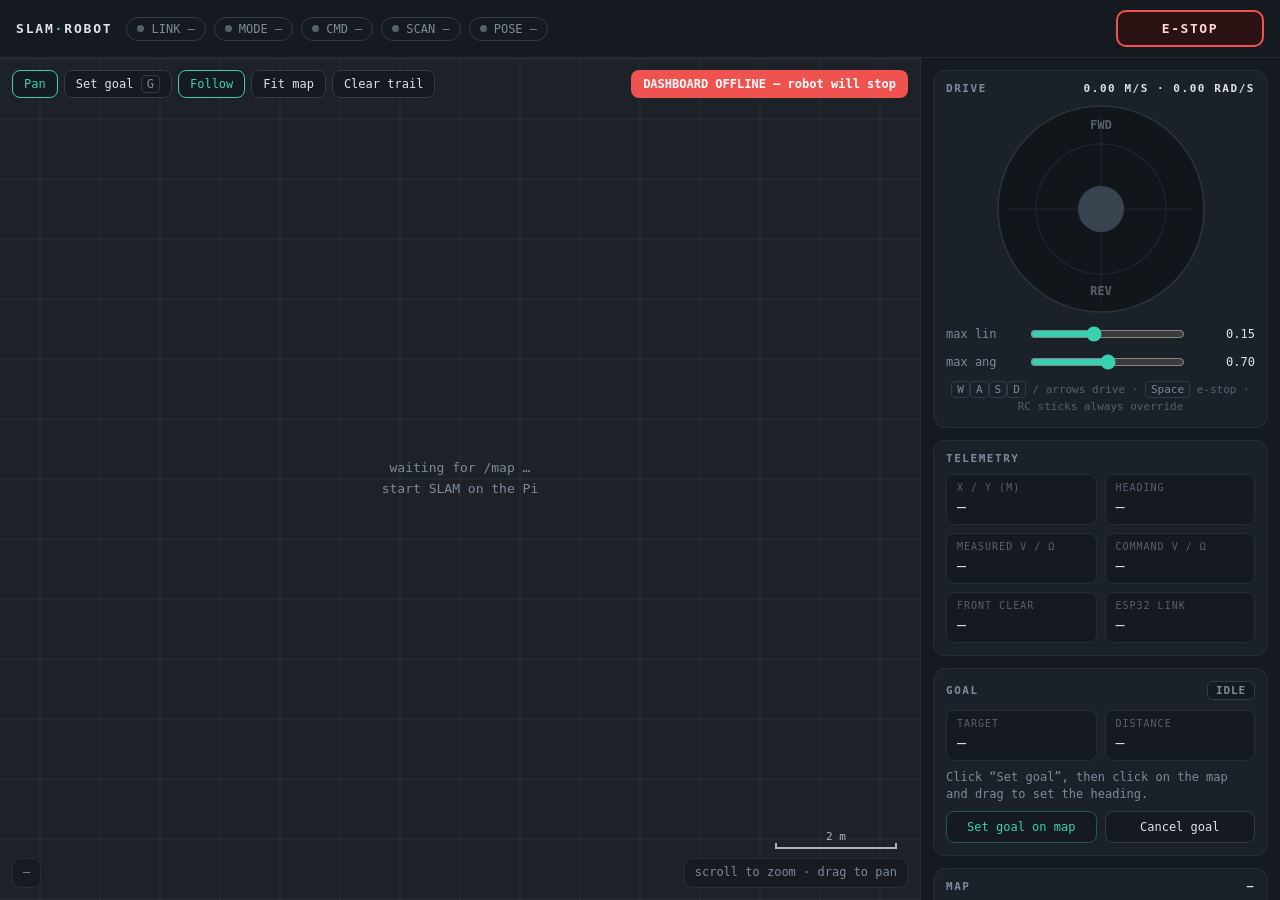
==== ros2_ws/src/lidar_robot/lidar_robot/web/index.html @ 0d90d21c "SLAM robot v0.2: firmware v2.1, goal controller, web dashboard Fixes the silent ESP32 serial link (U" ====
<!doctype html>
<html lang="en">
<head>
<meta charset="utf-8">
<meta name="viewport" content="width=device-width, initial-scale=1, maximum-scale=1, user-scalable=no">
<title>Robot Console</title>
<style>
  :root {
    --bg: #0d1014; --panel: #151a20; --panel-2: #1b2129; --line: #262d37; --line-2: #313a46;
    --text: #dde3ea; --muted: #7f8a98; --dim: #56606d;
    --teal: #38d1b0; --amber: #f3b545; --red: #f0524f; --blue: #5fa8ff;
    --map-unknown: #1d2229; --map-free: #c8d0d9; --map-occ: #07090b;
    --mono: ui-monospace, "JetBrains Mono", "SF Mono", Menlo, Consolas, monospace;
    --sans: system-ui, -apple-system, "Segoe UI", Roboto, Ubuntu, sans-serif;
  }
  * { box-sizing: border-box; }
  html, body { margin: 0; height: 100%; background: var(--bg); color: var(--text); font: 14px/1.4 var(--sans); }
  body { display: grid; grid-template-rows: auto 1fr; overflow: hidden; }
  button { font: inherit; color: inherit; cursor: pointer; }

  /* ---------- header ---------- */
  header { display: flex; align-items: center; gap: 14px; padding: 10px 16px; border-bottom: 1px solid var(--line); background: var(--panel); }
  .brand { font: 600 13px/1 var(--mono); letter-spacing: .14em; text-transform: uppercase; white-space: nowrap; }
  .brand span { color: var(--teal); }
  .chips { display: flex; gap: 8px; flex-wrap: wrap; flex: 1; }
  .chip { display: inline-flex; align-items: center; gap: 7px; padding: 5px 10px; border: 1px solid var(--line-2); border-radius: 999px; font: 500 12px/1 var(--mono); color: var(--muted); white-space: nowrap; }
  .chip i { width: 7px; height: 7px; border-radius: 50%; background: var(--dim); }
  .chip.ok i { background: var(--teal); box-shadow: 0 0 8px var(--teal); } .chip.ok { color: var(--text); }
  .chip.warn i { background: var(--amber); } .chip.warn { color: var(--amber); border-color: #5a4520; }
  .chip.bad i { background: var(--red); } .chip.bad { color: var(--red); border-color: #5c2423; }
  .chip.info i { background: var(--blue); } .chip.info { color: var(--text); }
  #estop { min-width: 148px; padding: 10px 16px; border: 2px solid var(--red); border-radius: 10px; background: #2a1213; color: #ffd9d8; font: 700 13px/1 var(--mono); letter-spacing: .12em; }
  #estop:hover { background: #3a1516; }
  #estop.engaged { background: var(--red); color: #fff; animation: pulse 1s infinite; }
  @keyframes pulse { 50% { box-shadow: 0 0 0 6px rgba(240,82,79,.25); } }

  /* ---------- layout ---------- */
  main { display: grid; grid-template-columns: 1fr 360px; min-height: 0; }
  #mapwrap { position: relative; min-height: 0; background: var(--map-unknown); }
  #map { position: absolute; inset: 0; width: 100%; height: 100%; touch-action: none; display: block; }
  aside { border-left: 1px solid var(--line); background: var(--panel); overflow-y: auto; padding: 12px; display: flex; flex-direction: column; gap: 12px; }
  .card { background: var(--panel-2); border: 1px solid var(--line); border-radius: 12px; padding: 12px; }
  .card h2 { margin: 0 0 10px; font: 600 11px/1 var(--mono); letter-spacing: .14em; text-transform: uppercase; color: var(--muted); display: flex; justify-content: space-between; align-items: center; }

  /* ---------- map overlay ---------- */
  .toolbar { position: absolute; top: 12px; left: 12px; display: flex; gap: 6px; flex-wrap: wrap; }
  .tbtn { padding: 7px 11px; border-radius: 8px; border: 1px solid var(--line-2); background: rgba(21,26,32,.92); font: 500 12px/1 var(--mono); color: var(--text); }
  .tbtn:hover { border-color: var(--dim); }
  .tbtn.on { border-color: var(--teal); color: var(--teal); }
  .readout { position: absolute; left: 12px; bottom: 12px; padding: 6px 10px; border-radius: 8px; background: rgba(21,26,32,.88); border: 1px solid var(--line); font: 12px/1.3 var(--mono); color: var(--muted); }
  .hint { position: absolute; right: 12px; bottom: 12px; padding: 6px 10px; border-radius: 8px; background: rgba(21,26,32,.88); border: 1px solid var(--line); font: 12px/1.3 var(--mono); color: var(--muted); max-width: 60%; text-align: right; }
  #nomap { position: absolute; inset: 0; display: grid; place-items: center; color: var(--muted); font: 13px/1.6 var(--mono); text-align: center; pointer-events: none; }
  #offline { position: absolute; top: 12px; right: 12px; padding: 8px 12px; border-radius: 8px; background: var(--red); color: #fff; font: 600 12px/1 var(--mono); display: none; }

  /* ---------- drive ---------- */
  .drive { display: grid; grid-template-columns: 1fr; justify-items: center; gap: 10px; }
  #joy { width: 210px; height: 210px; touch-action: none; border-radius: 50%; }
  .sliders { width: 100%; display: grid; gap: 8px; }
  .slider { display: grid; grid-template-columns: 74px 1fr 64px; align-items: center; gap: 8px; font: 12px var(--mono); color: var(--muted); }
  .slider b { color: var(--text); font-weight: 500; text-align: right; }
  input[type=range] { width: 100%; accent-color: var(--teal); }
  .keys { font: 11px/1.5 var(--mono); color: var(--dim); text-align: center; }
  kbd { padding: 1px 5px; border: 1px solid var(--line-2); border-radius: 4px; color: var(--muted); font: inherit; }

  /* ---------- telemetry ---------- */
  .grid2 { display: grid; grid-template-columns: 1fr 1fr; gap: 8px; }
  .kv { background: var(--panel); border: 1px solid var(--line); border-radius: 8px; padding: 8px 10px; }
  .kv label { display: block; font: 10px/1 var(--mono); letter-spacing: .1em; text-transform: uppercase; color: var(--dim); margin-bottom: 5px; }
  .kv div { font: 500 15px/1.2 var(--mono); font-variant-numeric: tabular-nums; }
  .kv small { color: var(--muted); font-size: 11px; }

  /* ---------- goal / map ---------- */
  .state { padding: 3px 8px; border-radius: 6px; font: 600 11px/1 var(--mono); letter-spacing: .08em; background: var(--panel); border: 1px solid var(--line-2); color: var(--muted); }
  .state.ROTATE, .state.DRIVE, .state.ALIGN { color: var(--teal); border-color: #1e5a4d; }
  .state.SUCCEEDED { color: var(--blue); border-color: #234a73; }
  .state.ABORTED, .state.blocked { color: var(--amber); border-color: #5a4520; }
  .msg { font: 12px/1.4 var(--mono); color: var(--muted); min-height: 17px; margin: 8px 0; }
  .row { display: flex; gap: 8px; }
  .btn { flex: 1; padding: 9px 10px; border-radius: 8px; border: 1px solid var(--line-2); background: var(--panel); font: 500 12px/1 var(--mono); }
  .btn:hover { border-color: var(--dim); }
  .btn.primary { border-color: #1e5a4d; color: var(--teal); }
  .btn.on { background: #123a32; border-color: var(--teal); color: var(--teal); }
  input[type=text] { flex: 1; min-width: 0; padding: 8px 10px; border-radius: 8px; border: 1px solid var(--line-2); background: var(--panel); color: var(--text); font: 12px var(--mono); }

  #toast { position: fixed; left: 50%; bottom: 22px; transform: translateX(-50%) translateY(20px); opacity: 0; padding: 10px 14px; border-radius: 10px; background: var(--panel-2); border: 1px solid var(--line-2); font: 12px var(--mono); transition: .2s; pointer-events: none; z-index: 10; max-width: 90vw; }
  #toast.show { opacity: 1; transform: translateX(-50%) translateY(0); }
  #toast.err { border-color: var(--red); color: #ffd0cf; }

  @media (max-width: 900px) {
    body { overflow: auto; height: auto; }
    main { grid-template-columns: 1fr; }
    #mapwrap { height: 55vh; }
    aside { border-left: 0; border-top: 1px solid var(--line); overflow: visible; }
    header { flex-wrap: wrap; }
    .hint { display: none; }
  }
</style>
</head>
<body>
<header>
  <div class="brand">SLAM<span>·</span>ROBOT</div>
  <div class="chips">
    <span class="chip" id="c-link"><i></i><span>LINK —</span></span>
    <span class="chip" id="c-mode"><i></i><span>MODE —</span></span>
    <span class="chip" id="c-src"><i></i><span>CMD —</span></span>
    <span class="chip" id="c-scan"><i></i><span>SCAN —</span></span>
    <span class="chip" id="c-pose"><i></i><span>POSE —</span></span>
  </div>
  <button id="estop" title="Space">E-STOP</button>
</header>

<main>
  <section id="mapwrap">
    <canvas id="map"></canvas>
    <div id="nomap">waiting for /map …<br>start SLAM on the Pi</div>
    <div class="toolbar">
      <button class="tbtn on" id="t-pan">Pan</button>
      <button class="tbtn" id="t-goal">Set goal <kbd>G</kbd></button>
      <button class="tbtn on" id="t-follow">Follow</button>
      <button class="tbtn" id="t-fit">Fit map</button>
      <button class="tbtn" id="t-trail">Clear trail</button>
    </div>
    <div class="readout" id="readout">—</div>
    <div class="hint" id="hint">scroll to zoom · drag to pan</div>
    <div id="offline">DASHBOARD OFFLINE — robot will stop</div>
  </section>

  <aside>
    <div class="card">
      <h2>Drive <span id="drv-val" style="color:var(--text)">0.00 m/s · 0.00 rad/s</span></h2>
      <div class="drive">
        <canvas id="joy" width="420" height="420"></canvas>
        <div class="sliders">
          <div class="slider">max lin <input type="range" id="s-v" min="0.05" max="0.3" step="0.01" value="0.15"><b id="s-v-l">0.15</b></div>
          <div class="slider">max ang <input type="range" id="s-w" min="0.2" max="1.2" step="0.05" value="0.7"><b id="s-w-l">0.70</b></div>
        </div>
        <div class="keys"><kbd>W</kbd><kbd>A</kbd><kbd>S</kbd><kbd>D</kbd> / arrows drive · <kbd>Space</kbd> e-stop · RC sticks always override</div>
      </div>
    </div>

    <div class="card">
      <h2>Telemetry</h2>
      <div class="grid2">
        <div class="kv"><label>x / y (m)</label><div id="t-xy">—</div></div>
        <div class="kv"><label>heading</label><div id="t-yaw">—</div></div>
        <div class="kv"><label>measured v / ω</label><div id="t-meas">—</div></div>
        <div class="kv"><label>command v / ω</label><div id="t-cmd">—</div></div>
        <div class="kv"><label>front clear</label><div id="t-front">—</div></div>
        <div class="kv"><label>esp32 link</label><div id="t-link">—</div></div>
      </div>
    </div>

    <div class="card">
      <h2>Goal <span class="state" id="g-state">IDLE</span></h2>
      <div class="grid2">
        <div class="kv"><label>target</label><div id="g-target">—</div></div>
        <div class="kv"><label>distance</label><div id="g-dist">—</div></div>
      </div>
      <div class="msg" id="g-msg">Click “Set goal”, then click on the map and drag to set the heading.</div>
      <div class="row">
        <button class="btn primary" id="b-goal">Set goal on map</button>
        <button class="btn" id="b-cancel">Cancel goal</button>
      </div>
    </div>

    <div class="card">
      <h2>Map <span id="m-size" style="color:var(--text)">—</span></h2>
      <div class="row">
        <input type="text" id="m-name" placeholder="map name" value="">
        <button class="btn primary" id="b-save" style="flex:0 0 auto">Save map</button>
      </div>
      <div class="msg" id="m-msg">Saves ~/maps/&lt;name&gt;.pgm + .yaml on the Pi</div>
    </div>
  </aside>
</main>
<div id="toast"></div>

<script>
"use strict";
const $ = id => document.getElementById(id);
const css = n => getComputedStyle(document.documentElement).getPropertyValue(n).trim();
const C = { free: css('--map-free'), occ: css('--map-occ'), unk: css('--map-unknown'),
            teal: css('--teal'), amber: css('--amber'), red: css('--red'), blue: css('--blue') };

// ---------------------------------------------------------------- api
async function post(path, body) {
  try {
    const r = await fetch(path, { method: 'POST', headers: { 'Content-Type': 'application/json' },
                                  body: JSON.stringify(body || {}) });
    const j = await r.json();
    if (!r.ok) throw new Error(j.error || r.status);
    return j;
  } catch (e) { toast(String(e.message || e), true); throw e; }
}
let toastT = null;
function toast(msg, err) {
  const t = $('toast'); t.textContent = msg; t.className = 'show' + (err ? ' err' : '');
  clearTimeout(toastT); toastT = setTimeout(() => t.className = '', 2600);
}

// ---------------------------------------------------------------- state
let S = null, lastOk = 0, mapVer = -1, mapBusy = false;
const map = { meta: null, img: document.createElement('canvas') };
const view = { x: 0, y: 0, scale: 60, follow: true, fitted: false };
let toolMode = 'pan';
const trail = [];

async function poll() {
  try {
    const r = await fetch('/api/state', { cache: 'no-store' });
    S = await r.json(); lastOk = performance.now();
    updatePanels();
    if (S.map && S.map.version !== mapVer && !mapBusy) loadMap();
    if (S.pose) {
      const p = S.pose, l = trail[trail.length - 1];
      if (!l || Math.hypot(p.x - l[0], p.y - l[1]) > 0.03) { trail.push([p.x, p.y]); if (trail.length > 2000) trail.shift(); }
    }
  } catch (e) { /* shown by offline banner */ }
  $('offline').style.display = performance.now() - lastOk > 1200 ? 'block' : 'none';
  setTimeout(poll, 100);
}

async function loadMap() {
  mapBusy = true;
  try {
    const r = await fetch('/api/map?since=' + mapVer, { cache: 'no-store' });
    const m = await r.json();
    if (!m.unchanged) {
      const w = m.width, h = m.height, raw = atob(m.data);
      const cv = map.img; cv.width = w; cv.height = h;
      const ctx = cv.getContext('2d'), id = ctx.createImageData(w, h), px = id.data;
      const f = hex(C.free), o = hex(C.occ), u = hex(C.unk);
      for (let i = 0; i < w * h; i++) {
        const v = raw.charCodeAt(i);              // 0 unknown, 1..101 = occupancy 0..100
        let c;
        if (v === 0) c = u;
        else { const occ = v - 1; c = occ >= 65 ? o : occ <= 25 ? f : mix(f, o, (occ - 25) / 40); }
        px[i * 4] = c[0]; px[i * 4 + 1] = c[1]; px[i * 4 + 2] = c[2]; px[i * 4 + 3] = 255;
      }
      ctx.putImageData(id, 0, 0);
      map.meta = m; mapVer = m.version;
      $('nomap').style.display = 'none';
      $('m-size').textContent = `${(w * m.resolution).toFixed(1)} × ${(h * m.resolution).toFixed(1)} m · ${Math.round(m.resolution * 100)} cm`;
      if (!view.fitted) { fitMap(); view.fitted = true; }
    }
  } catch (e) {}
  mapBusy = false;
}
const hex = h => [1, 3, 5].map(i => parseInt(h.slice(i, i + 2), 16));
const mix = (a, b, t) => a.map((v, i) => Math.round(v + (b[i] - v) * t));

// ---------------------------------------------------------------- panels
function chip(id, cls, text) { const c = $(id); c.className = 'chip ' + cls; c.lastElementChild.textContent = text; }
const f2 = v => (v == null ? '—' : (+v).toFixed(2));
function updatePanels() {
  const L = S.link || {};
  if (!S.bridge_alive) chip('c-link', 'bad', 'BRIDGE OFF');
  else if (!L.connected) chip('c-link', 'bad', 'NO ESP32');
  else if (L.rx_age == null || L.rx_age > 1) chip('c-link', 'warn', 'ESP32 SILENT');
  else chip('c-link', 'ok', `ESP32 ${Math.round(L.rx_hz)} Hz`);

  const m = L.esp_mode;
  if (m === 'ESTOP') chip('c-mode', 'bad', 'ESP32 E-STOP');
  else if (m === 'RC') chip('c-mode', 'warn', 'RC OVERRIDE'); else if (m === 'AUTO') chip('c-mode', 'ok', 'AUTO');
  else if (m === 'IDLE') chip('c-mode', '', 'IDLE'); else chip('c-mode', '', 'MODE —');

  const src = S.estop ? 'estop' : (L.cmd_source || 'none');
  chip('c-src', src === 'estop' ? 'bad' : src === 'none' ? '' : 'info', 'CMD ' + src.toUpperCase());
  const hz = S.scan ? S.scan.hz : 0;
  chip('c-scan', hz > 4 ? 'ok' : hz > 0 ? 'warn' : 'bad', `SCAN ${hz.toFixed(1)} Hz`);
  chip('c-pose', S.pose ? (S.pose.frame === 'map' ? 'ok' : 'warn') : 'bad', S.pose ? 'POSE ' + S.pose.frame : 'NO POSE');

  const e = $('estop');
  e.classList.toggle('engaged', !!S.estop);
  e.textContent = S.estop ? 'RELEASE E-STOP' : 'E-STOP';

  const p = S.pose;
  $('t-xy').textContent = p ? `${p.x.toFixed(2)} / ${p.y.toFixed(2)}` : '—';
  $('t-yaw').innerHTML = p ? `${(p.yaw * 180 / Math.PI).toFixed(1)}° <small>${p.yaw.toFixed(2)} rad</small>` : '—';
  $('t-meas').textContent = `${f2(S.odom && S.odom.v)} / ${f2(S.odom && S.odom.w)}`;
  $('t-cmd').textContent = `${f2(S.cmd && S.cmd.v)} / ${f2(S.cmd && S.cmd.w)}`;
  const G = S.goal || {};
  $('t-front').textContent = G.front_clearance != null ? G.front_clearance.toFixed(2) + ' m' : '—';
  $('t-link').innerHTML = L.port ? `${L.port.replace('/dev/', '')} <small>bad ${L.bad_lines || 0}</small>` : '—';

  const st = G.state || 'IDLE', gs = $('g-state');
  gs.textContent = G.blocked ? 'BLOCKED' : st; gs.className = 'state ' + (G.blocked ? 'blocked' : st);
  $('g-target').textContent = G.goal ? `${G.goal.x.toFixed(2)}, ${G.goal.y.toFixed(2)}` : '—';
  $('g-dist').textContent = G.distance != null ? G.distance.toFixed(2) + ' m' : '—';
  if (G.message) $('g-msg').textContent = G.message;

  if (S.limits) {
    $('s-v').max = S.limits.max_v; $('s-w').max = S.limits.max_w;
  }
}

// ---------------------------------------------------------------- map canvas
const cv = $('map'), ctx = cv.getContext('2d');
let dpr = 1;
function resize() {
  dpr = window.devicePixelRatio || 1;
  const r = cv.getBoundingClientRect();
  cv.width = Math.round(r.width * dpr); cv.height = Math.round(r.height * dpr);
}
window.addEventListener('resize', resize); resize();

const W = () => cv.width / dpr, H = () => cv.height / dpr;
const toScreen = (x, y) => [W() / 2 + (x - view.x) * view.scale, H() / 2 - (y - view.y) * view.scale];
const toWorld = (sx, sy) => [view.x + (sx - W() / 2) / view.scale, view.y - (sy - H() / 2) / view.scale];

function fitMap() {
  const m = map.meta; if (!m) return;
  const w = m.width * m.resolution, h = m.height * m.resolution;
  view.x = m.origin[0] + w / 2; view.y = m.origin[1] + h / 2;
  view.scale = Math.min(W() / w, H() / h) * 0.92;
  view.follow = false; $('t-follow').classList.remove('on');
}

let goalDrag = null, hover = null;

function draw() {
  ctx.setTransform(dpr, 0, 0, dpr, 0, 0);
  ctx.fillStyle = C.unk; ctx.fillRect(0, 0, W(), H());
  const P = S && S.pose;
  if (view.follow && P) { view.x += (P.x - view.x) * 0.2; view.y += (P.y - view.y) * 0.2; }

  // world transform (y up)
  const s = view.scale;
  ctx.setTransform(dpr * s, 0, 0, -dpr * s, dpr * (W() / 2 - view.x * s), dpr * (H() / 2 + view.y * s));
  if (map.meta) {
    const m = map.meta;
    ctx.imageSmoothingEnabled = false;
    ctx.drawImage(map.img, m.origin[0], m.origin[1], m.width * m.resolution, m.height * m.resolution);
  }
  // 1 m grid
  drawGrid(s);
  // trail
  if (trail.length > 1) {
    ctx.beginPath(); ctx.moveTo(trail[0][0], trail[0][1]);
    for (const t of trail) ctx.lineTo(t[0], t[1]);
    ctx.strokeStyle = 'rgba(95,168,255,.55)'; ctx.lineWidth = 2 / s; ctx.stroke();
  }
  const G = S && S.goal;
  if (P && G && G.goal && ['ROTATE', 'DRIVE', 'ALIGN'].includes(G.state)) {
    ctx.beginPath(); ctx.moveTo(P.x, P.y); ctx.lineTo(G.goal.x, G.goal.y);
    ctx.setLineDash([6 / s, 6 / s]); ctx.strokeStyle = C.teal; ctx.lineWidth = 1.5 / s; ctx.stroke(); ctx.setLineDash([]);
  }
  if (G && G.goal && G.state !== 'IDLE') drawGoal(G.goal.x, G.goal.y, G.goal.yaw, G.state === 'SUCCEEDED' ? C.blue : C.teal, s);
  if (goalDrag) drawGoal(goalDrag.x, goalDrag.y, goalDrag.yaw, C.amber, s);
  // scan + robot
  if (P) {
    const c = Math.cos(P.yaw), sn = Math.sin(P.yaw);
    if (S.scan && S.scan.points) {
      ctx.fillStyle = C.red;
      const r = 2.2 / s;
      for (const [px, py] of S.scan.points) ctx.fillRect(P.x + c * px - sn * py - r / 2, P.y + sn * px + c * py - r / 2, r, r);
    }
    ctx.save(); ctx.translate(P.x, P.y); ctx.rotate(P.yaw);
    ctx.fillStyle = 'rgba(56,209,176,.18)'; ctx.strokeStyle = C.teal; ctx.lineWidth = 2 / s;
    ctx.beginPath(); ctx.rect(-0.17, -0.17, 0.34, 0.34); ctx.fill(); ctx.stroke();
    ctx.beginPath(); ctx.moveTo(0.26, 0); ctx.lineTo(0.05, 0.11); ctx.lineTo(0.05, -0.11); ctx.closePath();
    ctx.fillStyle = C.teal; ctx.fill();
    ctx.restore();
  }
  // screen-space scale bar
  ctx.setTransform(dpr, 0, 0, dpr, 0, 0);
  const meters = niceLen(120 / s), px = meters * s, x0 = W() - 24 - px, y0 = H() - 52;
  ctx.strokeStyle = '#aab4c0'; ctx.lineWidth = 2;
  ctx.beginPath(); ctx.moveTo(x0, y0 - 5); ctx.lineTo(x0, y0); ctx.lineTo(x0 + px, y0); ctx.lineTo(x0 + px, y0 - 5); ctx.stroke();
  ctx.fillStyle = '#aab4c0'; ctx.font = '11px ' + css('--mono'); ctx.textAlign = 'center';
  ctx.fillText(meters >= 1 ? meters + ' m' : meters * 100 + ' cm', x0 + px / 2, y0 - 8);

  $('readout').textContent = hover ? `x ${hover[0].toFixed(2)}  y ${hover[1].toFixed(2)}` : (P ? `robot ${P.x.toFixed(2)}, ${P.y.toFixed(2)}` : '—');
  requestAnimationFrame(draw);
}
function drawGrid(s) {
  const [x0, y1] = toWorld(0, 0), [x1, y0] = toWorld(W(), H());
  const step = s > 25 ? 1 : 5;
  ctx.strokeStyle = 'rgba(127,138,152,.12)'; ctx.lineWidth = 1 / s; ctx.beginPath();
  for (let x = Math.floor(x0 / step) * step; x <= x1; x += step) { ctx.moveTo(x, y0); ctx.lineTo(x, y1); }
  for (let y = Math.floor(y0 / step) * step; y <= y1; y += step) { ctx.moveTo(x0, y); ctx.lineTo(x1, y); }
  ctx.stroke();
}
function drawGoal(x, y, yaw, color, s) {
  ctx.save(); ctx.translate(x, y);
  ctx.strokeStyle = color; ctx.fillStyle = color; ctx.lineWidth = 2 / s;
  ctx.beginPath(); ctx.arc(0, 0, 0.12, 0, Math.PI * 2); ctx.stroke();
  ctx.rotate(yaw);
  ctx.beginPath(); ctx.moveTo(0, 0); ctx.lineTo(0.32, 0); ctx.stroke();
  ctx.beginPath(); ctx.moveTo(0.4, 0); ctx.lineTo(0.28, 0.06); ctx.lineTo(0.28, -0.06); ctx.closePath(); ctx.fill();
  ctx.restore();
}
function niceLen(v) { const p = Math.pow(10, Math.floor(Math.log10(v))); const n = v / p; return (n < 2 ? 1 : n < 5 ? 2 : 5) * p; }

// pointer interaction: pan / pinch / goal
const ptrs = new Map(); let panStart = null, pinch = null;
cv.addEventListener('pointerdown', e => {
  cv.setPointerCapture(e.pointerId);
  ptrs.set(e.pointerId, [e.offsetX, e.offsetY]);
  if (ptrs.size === 2) { const [a, b] = [...ptrs.values()]; pinch = { d: Math.hypot(a[0] - b[0], a[1] - b[1]), scale: view.scale }; panStart = null; return; }
  if (toolMode === 'goal') { const [x, y] = toWorld(e.offsetX, e.offsetY); goalDrag = { x, y, yaw: 0, moved: false }; if (S && S.pose) goalDrag.yaw = Math.atan2(y - S.pose.y, x - S.pose.x); }
  else { panStart = { sx: e.offsetX, sy: e.offsetY, x: view.x, y: view.y }; }
});
cv.addEventListener('pointermove', e => {
  hover = toWorld(e.offsetX, e.offsetY);
  if (!ptrs.has(e.pointerId)) return;
  ptrs.set(e.pointerId, [e.offsetX, e.offsetY]);
  if (pinch && ptrs.size === 2) { const [a, b] = [...ptrs.values()]; view.scale = clamp(pinch.scale * Math.hypot(a[0] - b[0], a[1] - b[1]) / pinch.d, 5, 600); return; }
  if (goalDrag) {
    const [x, y] = hover, dx = x - goalDrag.x, dy = y - goalDrag.y;
    if (Math.hypot(dx, dy) > 0.08) { goalDrag.yaw = Math.atan2(dy, dx); goalDrag.moved = true; }
  } else if (panStart) {
    view.x = panStart.x - (e.offsetX - panStart.sx) / view.scale;
    view.y = panStart.y + (e.offsetY - panStart.sy) / view.scale;
    if (view.follow) { view.follow = false; $('t-follow').classList.remove('on'); }
  }
});
function endPtr(e) {
  ptrs.delete(e.pointerId);
  if (ptrs.size < 2) pinch = null;
  if (goalDrag && ptrs.size === 0) {
    const g = goalDrag; goalDrag = null;
    post('/api/goal', { x: g.x, y: g.y, yaw: g.yaw }).then(() => toast(`Goal sent: ${g.x.toFixed(2)}, ${g.y.toFixed(2)}, ${(g.yaw * 180 / Math.PI).toFixed(0)}°`)).catch(() => {});
    setTool('pan');
  }
  panStart = null;
}
cv.addEventListener('pointerup', endPtr); cv.addEventListener('pointercancel', endPtr);
cv.addEventListener('pointerleave', () => { hover = null; });
cv.addEventListener('wheel', e => {
  e.preventDefault();
  const before = toWorld(e.offsetX, e.offsetY);
  view.scale = clamp(view.scale * Math.exp(-e.deltaY * 0.0015), 5, 600);
  const after = toWorld(e.offsetX, e.offsetY);
  view.x += before[0] - after[0]; view.y += before[1] - after[1];
}, { passive: false });
const clamp = (v, a, b) => Math.max(a, Math.min(b, v));

function setTool(m) {
  toolMode = m;
  $('t-pan').classList.toggle('on', m === 'pan'); $('t-goal').classList.toggle('on', m === 'goal');
  $('b-goal').classList.toggle('on', m === 'goal');
  cv.style.cursor = m === 'goal' ? 'crosshair' : 'grab';
  $('hint').textContent = m === 'goal' ? 'click = goal position · drag = final heading' : 'scroll to zoom · drag to pan';
}
$('t-pan').onclick = () => setTool('pan');
$('t-goal').onclick = $('b-goal').onclick = () => setTool(toolMode === 'goal' ? 'pan' : 'goal');
$('t-follow').onclick = () => { view.follow = !view.follow; $('t-follow').classList.toggle('on', view.follow); };
$('t-fit').onclick = fitMap;
$('t-trail').onclick = () => { trail.length = 0; };
setTool('pan');

// ---------------------------------------------------------------- joystick
const joy = $('joy'), jctx = joy.getContext('2d');
let jv = { x: 0, y: 0, active: false };
function drawJoy() {
  const w = joy.width, r = w / 2, k = r * 0.62;
  jctx.clearRect(0, 0, w, w);
  jctx.fillStyle = '#12161b'; jctx.beginPath(); jctx.arc(r, r, r - 4, 0, Math.PI * 2); jctx.fill();
  jctx.strokeStyle = '#2b333e'; jctx.lineWidth = 3; jctx.stroke();
  jctx.strokeStyle = '#222932'; jctx.lineWidth = 2; jctx.beginPath();
  jctx.moveTo(r, 24); jctx.lineTo(r, w - 24); jctx.moveTo(24, r); jctx.lineTo(w - 24, r); jctx.stroke();
  jctx.beginPath(); jctx.arc(r, r, k, 0, Math.PI * 2); jctx.stroke();
  jctx.font = '600 24px ' + css('--mono'); jctx.textAlign = 'center'; jctx.textBaseline = 'middle';
  jctx.fillStyle = '#56606d'; jctx.fillText('FWD', r, 44); jctx.fillText('REV', r, w - 44);
  const kx = r + jv.x * k, ky = r - jv.y * k;
  jctx.fillStyle = jv.active ? C.teal : '#3a4450';
  jctx.beginPath(); jctx.arc(kx, ky, 46, 0, Math.PI * 2); jctx.fill();
}
function joyFromEvent(e) {
  const b = joy.getBoundingClientRect(), r = b.width / 2, k = r * 0.62;
  let x = (e.clientX - b.left - r) / k, y = -(e.clientY - b.top - r) / k;
  const m = Math.hypot(x, y); if (m > 1) { x /= m; y /= m; }
  jv.x = x; jv.y = y;
}
joy.addEventListener('pointerdown', e => { joy.setPointerCapture(e.pointerId); jv.active = true; joyFromEvent(e); drawJoy(); });
joy.addEventListener('pointermove', e => { if (jv.active) { joyFromEvent(e); drawJoy(); } });
const joyEnd = () => { jv = { x: 0, y: 0, active: false }; drawJoy(); };
joy.addEventListener('pointerup', joyEnd); joy.addEventListener('pointercancel', joyEnd);
drawJoy();

// ---------------------------------------------------------------- keyboard
const keys = new Set();
const DRIVE_KEYS = { w: 1, arrowup: 1, s: 1, arrowdown: 1, a: 1, arrowleft: 1, d: 1, arrowright: 1 };
window.addEventListener('keydown', e => {
  if (e.target.tagName === 'INPUT' && e.target.type === 'text') return;
  const k = e.key.toLowerCase();
  if (k === ' ') { e.preventDefault(); if (!(S && S.estop)) post('/api/estop', { on: true }).catch(() => {}); return; }
  if (k === 'g') { setTool(toolMode === 'goal' ? 'pan' : 'goal'); return; }
  if (k === 'escape') { setTool('pan'); goalDrag = null; return; }
  if (DRIVE_KEYS[k]) { e.preventDefault(); keys.add(k); }
});
window.addEventListener('keyup', e => keys.delete(e.key.toLowerCase()));
window.addEventListener('blur', () => { keys.clear(); joyEnd(); });
document.addEventListener('visibilitychange', () => { if (document.hidden) { keys.clear(); joyEnd(); } });

// ---------------------------------------------------------------- command loop (deadman)
const sv = $('s-v'), sw = $('s-w');
sv.oninput = () => $('s-v-l').textContent = (+sv.value).toFixed(2);
sw.oninput = () => $('s-w-l').textContent = (+sw.value).toFixed(2);
let zerosToSend = 0;
setInterval(() => {
  let fx = 0, fy = 0, active = false;
  if (jv.active) { fx = jv.x; fy = jv.y; active = true; }
  else if (keys.size) {
    fy = (keys.has('w') || keys.has('arrowup') ? 1 : 0) - (keys.has('s') || keys.has('arrowdown') ? 1 : 0);
    fx = (keys.has('d') || keys.has('arrowright') ? 1 : 0) - (keys.has('a') || keys.has('arrowleft') ? 1 : 0);
    active = fx !== 0 || fy !== 0;
  }
  const v = fy * +sv.value, w = -fx * +sw.value;
  $('drv-val').textContent = `${v.toFixed(2)} m/s · ${w.toFixed(2)} rad/s`;
  if (active) {
    if (S && S.goal && ['ROTATE', 'DRIVE', 'ALIGN'].includes(S.goal.state) && !window._teleopCanceled) {
      window._teleopCanceled = true; post('/api/cancel').catch(() => {}); toast('Manual drive: goal canceled');
    }
    post('/api/cmd', { v, w }).catch(() => {}); zerosToSend = 3;
  } else {
    window._teleopCanceled = false;
    if (zerosToSend > 0) { zerosToSend--; post('/api/cmd', { v: 0, w: 0 }).catch(() => {}); }
  }
}, 100);

// ---------------------------------------------------------------- buttons
$('estop').onclick = () => post('/api/estop', { on: !(S && S.estop) }).catch(() => {});
$('b-cancel').onclick = () => post('/api/cancel').then(() => toast('Goal canceled')).catch(() => {});
$('b-save').onclick = () => {
  const n = $('m-name').value.trim() || ('map_' + new Date().toISOString().slice(0, 16).replace(/[-:T]/g, ''));
  post('/api/save_map', { name: n }).then(j => { $('m-msg').textContent = 'Saved ' + j.saved; toast('Map saved'); }).catch(() => {});
};

poll();
requestAnimationFrame(draw);
</script>
</body>
</html>
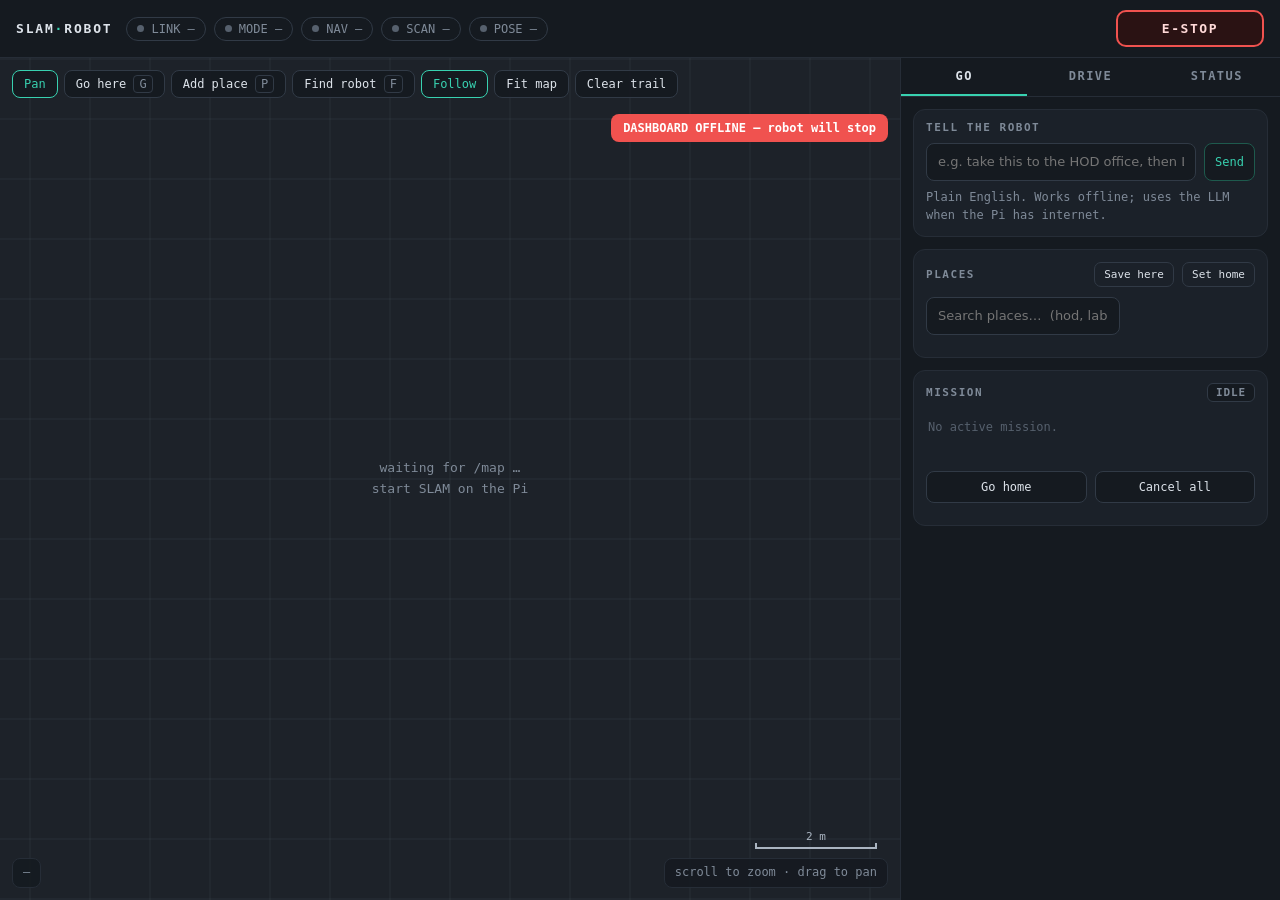
==== commit 02a4a411: "Navigator v0.3: places, A* routes, missions, NL commands, localization Adds a navigator node (A* pla" ====
--- a/ros2_ws/src/lidar_robot/lidar_robot/web/index.html
+++ b/ros2_ws/src/lidar_robot/lidar_robot/web/index.html
@@ -8,7 +8,7 @@
   :root {
     --bg: #0d1014; --panel: #151a20; --panel-2: #1b2129; --line: #262d37; --line-2: #313a46;
     --text: #dde3ea; --muted: #7f8a98; --dim: #56606d;
-    --teal: #38d1b0; --amber: #f3b545; --red: #f0524f; --blue: #5fa8ff;
+    --teal: #38d1b0; --amber: #f3b545; --red: #f0524f; --blue: #5fa8ff; --violet: #b28cff;
     --map-unknown: #1d2229; --map-free: #c8d0d9; --map-occ: #07090b;
     --mono: ui-monospace, "JetBrains Mono", "SF Mono", Menlo, Consolas, monospace;
     --sans: system-ui, -apple-system, "Segoe UI", Roboto, Ubuntu, sans-serif;
@@ -17,6 +17,7 @@
   html, body { margin: 0; height: 100%; background: var(--bg); color: var(--text); font: 14px/1.4 var(--sans); }
   body { display: grid; grid-template-rows: auto 1fr; overflow: hidden; }
   button { font: inherit; color: inherit; cursor: pointer; }
+  input { font: inherit; }
 
   /* ---------- header ---------- */
   header { display: flex; align-items: center; gap: 14px; padding: 10px 16px; border-bottom: 1px solid var(--line); background: var(--panel); }
@@ -35,26 +36,79 @@
   @keyframes pulse { 50% { box-shadow: 0 0 0 6px rgba(240,82,79,.25); } }
 
   /* ---------- layout ---------- */
-  main { display: grid; grid-template-columns: 1fr 360px; min-height: 0; }
+  main { display: grid; grid-template-columns: 1fr 380px; min-height: 0; }
   #mapwrap { position: relative; min-height: 0; background: var(--map-unknown); }
   #map { position: absolute; inset: 0; width: 100%; height: 100%; touch-action: none; display: block; }
-  aside { border-left: 1px solid var(--line); background: var(--panel); overflow-y: auto; padding: 12px; display: flex; flex-direction: column; gap: 12px; }
+  aside { border-left: 1px solid var(--line); background: var(--panel); display: flex; flex-direction: column; min-height: 0; }
+  .tabs { display: flex; border-bottom: 1px solid var(--line); }
+  .tab { flex: 1; padding: 12px 8px; background: none; border: 0; border-bottom: 2px solid transparent; font: 600 12px/1 var(--mono); letter-spacing: .12em; text-transform: uppercase; color: var(--muted); }
+  .tab.on { color: var(--text); border-bottom-color: var(--teal); }
+  .pane { display: none; overflow-y: auto; padding: 12px; flex-direction: column; gap: 12px; min-height: 0; flex: 1; }
+  .pane.on { display: flex; }
   .card { background: var(--panel-2); border: 1px solid var(--line); border-radius: 12px; padding: 12px; }
-  .card h2 { margin: 0 0 10px; font: 600 11px/1 var(--mono); letter-spacing: .14em; text-transform: uppercase; color: var(--muted); display: flex; justify-content: space-between; align-items: center; }
+  .card h2 { margin: 0 0 10px; font: 600 11px/1 var(--mono); letter-spacing: .14em; text-transform: uppercase; color: var(--muted); display: flex; justify-content: space-between; align-items: center; gap: 8px; }
 
   /* ---------- map overlay ---------- */
-  .toolbar { position: absolute; top: 12px; left: 12px; display: flex; gap: 6px; flex-wrap: wrap; }
+  .toolbar { position: absolute; top: 12px; left: 12px; display: flex; gap: 6px; flex-wrap: wrap; max-width: calc(100% - 24px); }
   .tbtn { padding: 7px 11px; border-radius: 8px; border: 1px solid var(--line-2); background: rgba(21,26,32,.92); font: 500 12px/1 var(--mono); color: var(--text); }
   .tbtn:hover { border-color: var(--dim); }
   .tbtn.on { border-color: var(--teal); color: var(--teal); }
   .readout { position: absolute; left: 12px; bottom: 12px; padding: 6px 10px; border-radius: 8px; background: rgba(21,26,32,.88); border: 1px solid var(--line); font: 12px/1.3 var(--mono); color: var(--muted); }
   .hint { position: absolute; right: 12px; bottom: 12px; padding: 6px 10px; border-radius: 8px; background: rgba(21,26,32,.88); border: 1px solid var(--line); font: 12px/1.3 var(--mono); color: var(--muted); max-width: 60%; text-align: right; }
   #nomap { position: absolute; inset: 0; display: grid; place-items: center; color: var(--muted); font: 13px/1.6 var(--mono); text-align: center; pointer-events: none; }
-  #offline { position: absolute; top: 12px; right: 12px; padding: 8px 12px; border-radius: 8px; background: var(--red); color: #fff; font: 600 12px/1 var(--mono); display: none; }
+  #offline { position: absolute; top: 56px; right: 12px; padding: 8px 12px; border-radius: 8px; background: var(--red); color: #fff; font: 600 12px/1 var(--mono); display: none; }
+  #routecard { position: absolute; top: 56px; left: 50%; transform: translateX(-50%); display: none; align-items: center; gap: 10px; padding: 8px 10px 8px 14px; border-radius: 10px; background: rgba(21,26,32,.95); border: 1px solid #5a4520; font: 12px/1.3 var(--mono); max-width: calc(100% - 24px); }
+  #routecard b { color: var(--amber); font-weight: 600; }
+  #routecard .btn { flex: 0 0 auto; }
+
+  /* ---------- go tab ---------- */
+  .cmd { display: flex; gap: 8px; }
+  input[type=text] { flex: 1; min-width: 0; padding: 9px 11px; border-radius: 8px; border: 1px solid var(--line-2); background: var(--panel); color: var(--text); font-size: 13px; }
+  input[type=text]:focus { outline: none; border-color: var(--teal); }
+  .interp { margin-top: 8px; font: 12px/1.45 var(--mono); color: var(--muted); min-height: 17px; }
+  .interp .src { padding: 1px 6px; border-radius: 5px; border: 1px solid var(--line-2); font-size: 10px; letter-spacing: .08em; margin-right: 6px; }
+  .interp .src.llm { color: var(--violet); border-color: #4d3c73; }
+  .interp .src.rules { color: var(--blue); border-color: #234a73; }
+  .list { display: flex; flex-direction: column; gap: 6px; margin-top: 10px; max-height: 260px; overflow-y: auto; }
+  .row { display: flex; align-items: center; gap: 8px; padding: 8px 10px; border-radius: 9px; background: var(--panel); border: 1px solid var(--line); }
+  .row .name { flex: 1; min-width: 0; }
+  .row .name b { display: block; font-weight: 500; white-space: nowrap; overflow: hidden; text-overflow: ellipsis; }
+  .row .name small { color: var(--dim); font: 11px var(--mono); }
+  .ibtn { padding: 6px 9px; border-radius: 7px; border: 1px solid var(--line-2); background: var(--panel-2); font: 500 11px/1 var(--mono); color: var(--text); }
+  .ibtn:hover { border-color: var(--dim); }
+  .ibtn.go { border-color: #1e5a4d; color: var(--teal); }
+  .ibtn.x { color: var(--dim); }
+  .ibtn.x:hover { color: var(--red); border-color: #5c2423; }
+  .empty { color: var(--dim); font: 12px/1.5 var(--mono); padding: 6px 2px; }
+  .newplace { display: none; margin-top: 10px; padding: 10px; border-radius: 9px; border: 1px dashed var(--amber); }
+  .newplace.on { display: block; }
+  .newplace .row2 { display: flex; gap: 8px; margin-top: 8px; }
+
+  .state { padding: 3px 8px; border-radius: 6px; font: 600 11px/1 var(--mono); letter-spacing: .08em; background: var(--panel); border: 1px solid var(--line-2); color: var(--muted); }
+  .state.DRIVING, .state.PLANNING, .state.ROTATE, .state.DRIVE, .state.ALIGN { color: var(--teal); border-color: #1e5a4d; }
+  .state.DWELL, .state.SUCCEEDED { color: var(--blue); border-color: #234a73; }
+  .state.WAITING, .state.ABORTED, .state.blocked, .state.HOLD { color: var(--amber); border-color: #5a4520; }
+  .stops { display: flex; flex-wrap: wrap; gap: 6px; margin: 8px 0; }
+  .stop { padding: 4px 8px; border-radius: 6px; border: 1px solid var(--line-2); font: 12px var(--mono); color: var(--muted); }
+  .stop.done { color: var(--dim); text-decoration: line-through; }
+  .stop.cur { color: var(--teal); border-color: #1e5a4d; }
+  .prio { padding: 1px 6px; border-radius: 5px; font: 600 10px/1.4 var(--mono); border: 1px solid var(--line-2); color: var(--muted); }
+  .prio.p3 { color: var(--red); border-color: #5c2423; } .prio.p2 { color: var(--amber); border-color: #5a4520; } .prio.p0 { color: var(--dim); }
+  .msg { font: 12px/1.4 var(--mono); color: var(--muted); min-height: 17px; margin: 6px 0; }
+  .rowbtns { display: flex; gap: 8px; flex-wrap: wrap; }
+  .btn { flex: 1; padding: 9px 10px; border-radius: 8px; border: 1px solid var(--line-2); background: var(--panel); font: 500 12px/1 var(--mono); white-space: nowrap; }
+  .btn:hover { border-color: var(--dim); }
+  .btn.primary { border-color: #1e5a4d; color: var(--teal); }
+  .btn.warn { border-color: #5a4520; color: var(--amber); }
+  .btn.on { background: #123a32; border-color: var(--teal); color: var(--teal); }
+  .events { font: 11px/1.5 var(--mono); color: var(--muted); max-height: 200px; overflow-y: auto; }
+  .events div { padding: 2px 0; border-bottom: 1px solid var(--line); }
+  .events .warn { color: var(--amber); } .events .error { color: var(--red); }
+  .events time { color: var(--dim); margin-right: 6px; }
 
   /* ---------- drive ---------- */
   .drive { display: grid; grid-template-columns: 1fr; justify-items: center; gap: 10px; }
-  #joy { width: 210px; height: 210px; touch-action: none; border-radius: 50%; }
+  #joy { width: 230px; height: 230px; touch-action: none; border-radius: 50%; }
   .sliders { width: 100%; display: grid; gap: 8px; }
   .slider { display: grid; grid-template-columns: 74px 1fr 64px; align-items: center; gap: 8px; font: 12px var(--mono); color: var(--muted); }
   .slider b { color: var(--text); font-weight: 500; text-align: right; }
@@ -69,19 +123,6 @@
   .kv div { font: 500 15px/1.2 var(--mono); font-variant-numeric: tabular-nums; }
   .kv small { color: var(--muted); font-size: 11px; }
 
-  /* ---------- goal / map ---------- */
-  .state { padding: 3px 8px; border-radius: 6px; font: 600 11px/1 var(--mono); letter-spacing: .08em; background: var(--panel); border: 1px solid var(--line-2); color: var(--muted); }
-  .state.ROTATE, .state.DRIVE, .state.ALIGN { color: var(--teal); border-color: #1e5a4d; }
-  .state.SUCCEEDED { color: var(--blue); border-color: #234a73; }
-  .state.ABORTED, .state.blocked { color: var(--amber); border-color: #5a4520; }
-  .msg { font: 12px/1.4 var(--mono); color: var(--muted); min-height: 17px; margin: 8px 0; }
-  .row { display: flex; gap: 8px; }
-  .btn { flex: 1; padding: 9px 10px; border-radius: 8px; border: 1px solid var(--line-2); background: var(--panel); font: 500 12px/1 var(--mono); }
-  .btn:hover { border-color: var(--dim); }
-  .btn.primary { border-color: #1e5a4d; color: var(--teal); }
-  .btn.on { background: #123a32; border-color: var(--teal); color: var(--teal); }
-  input[type=text] { flex: 1; min-width: 0; padding: 8px 10px; border-radius: 8px; border: 1px solid var(--line-2); background: var(--panel); color: var(--text); font: 12px var(--mono); }
-
   #toast { position: fixed; left: 50%; bottom: 22px; transform: translateX(-50%) translateY(20px); opacity: 0; padding: 10px 14px; border-radius: 10px; background: var(--panel-2); border: 1px solid var(--line-2); font: 12px var(--mono); transition: .2s; pointer-events: none; z-index: 10; max-width: 90vw; }
   #toast.show { opacity: 1; transform: translateX(-50%) translateY(0); }
   #toast.err { border-color: var(--red); color: #ffd0cf; }
@@ -90,7 +131,8 @@
     body { overflow: auto; height: auto; }
     main { grid-template-columns: 1fr; }
     #mapwrap { height: 55vh; }
-    aside { border-left: 0; border-top: 1px solid var(--line); overflow: visible; }
+    aside { border-left: 0; border-top: 1px solid var(--line); }
+    .pane { overflow: visible; }
     header { flex-wrap: wrap; }
     .hint { display: none; }
   }
@@ -102,7 +144,7 @@
   <div class="chips">
     <span class="chip" id="c-link"><i></i><span>LINK —</span></span>
     <span class="chip" id="c-mode"><i></i><span>MODE —</span></span>
-    <span class="chip" id="c-src"><i></i><span>CMD —</span></span>
+    <span class="chip" id="c-nav"><i></i><span>NAV —</span></span>
     <span class="chip" id="c-scan"><i></i><span>SCAN —</span></span>
     <span class="chip" id="c-pose"><i></i><span>POSE —</span></span>
   </div>
@@ -115,61 +157,103 @@
     <div id="nomap">waiting for /map …<br>start SLAM on the Pi</div>
     <div class="toolbar">
       <button class="tbtn on" id="t-pan">Pan</button>
-      <button class="tbtn" id="t-goal">Set goal <kbd>G</kbd></button>
+      <button class="tbtn" id="t-goal">Go here <kbd>G</kbd></button>
+      <button class="tbtn" id="t-place">Add place <kbd>P</kbd></button>
+      <button class="tbtn" id="t-find">Find robot <kbd>F</kbd></button>
       <button class="tbtn on" id="t-follow">Follow</button>
       <button class="tbtn" id="t-fit">Fit map</button>
       <button class="tbtn" id="t-trail">Clear trail</button>
     </div>
+    <div id="routecard"><span id="rc-text"></span><button class="ibtn go btn" id="rc-go">Go</button><button class="ibtn x btn" id="rc-x">✕</button></div>
     <div class="readout" id="readout">—</div>
     <div class="hint" id="hint">scroll to zoom · drag to pan</div>
     <div id="offline">DASHBOARD OFFLINE — robot will stop</div>
   </section>
 
   <aside>
-    <div class="card">
-      <h2>Drive <span id="drv-val" style="color:var(--text)">0.00 m/s · 0.00 rad/s</span></h2>
-      <div class="drive">
-        <canvas id="joy" width="420" height="420"></canvas>
-        <div class="sliders">
-          <div class="slider">max lin <input type="range" id="s-v" min="0.05" max="0.3" step="0.01" value="0.15"><b id="s-v-l">0.15</b></div>
-          <div class="slider">max ang <input type="range" id="s-w" min="0.2" max="1.2" step="0.05" value="0.7"><b id="s-w-l">0.70</b></div>
+    <div class="tabs">
+      <button class="tab on" data-tab="go">Go</button>
+      <button class="tab" data-tab="drive">Drive</button>
+      <button class="tab" data-tab="status">Status</button>
+    </div>
+
+    <!-- ======================= GO ======================= -->
+    <div class="pane on" id="pane-go">
+      <div class="card">
+        <h2>Tell the robot</h2>
+        <form class="cmd" id="cmdform" autocomplete="off">
+          <input type="text" id="cmd" placeholder="e.g. take this to the HOD office, then Lab 3">
+          <button class="btn primary" style="flex:0 0 auto">Send</button>
+        </form>
+        <div class="interp" id="interp">Plain English. Works offline; uses the LLM when the Pi has internet.</div>
+      </div>
+
+      <div class="card">
+        <h2>Places <span><button class="ibtn" id="b-here">Save here</button> <button class="ibtn" id="b-home">Set home</button></span></h2>
+        <input type="text" id="search" placeholder="Search places…  (hod, lab, library)">
+        <div class="list" id="places"></div>
+        <div class="newplace" id="newplace">
+          <div class="msg" id="np-where" style="margin:0">New place</div>
+          <div class="row2"><input type="text" id="np-name" placeholder="Name, e.g. HOD office"></div>
+          <div class="row2"><input type="text" id="np-alias" placeholder="Other names, comma separated (optional)"></div>
+          <div class="row2"><button class="btn primary" id="np-save">Save place</button><button class="btn" id="np-cancel">Cancel</button></div>
         </div>
-        <div class="keys"><kbd>W</kbd><kbd>A</kbd><kbd>S</kbd><kbd>D</kbd> / arrows drive · <kbd>Space</kbd> e-stop · RC sticks always override</div>
+      </div>
+
+      <div class="card">
+        <h2>Mission <span class="state" id="n-state">IDLE</span></h2>
+        <div id="m-active" class="empty">No active mission.</div>
+        <div class="msg" id="n-msg"></div>
+        <div class="rowbtns">
+          <button class="btn warn" id="b-resume" style="display:none">Resume missions</button>
+          <button class="btn warn" id="b-locok" style="display:none" title="Only press when the red scan points sit on the map walls">Position OK</button>
+          <button class="btn" id="b-gohome">Go home</button>
+          <button class="btn" id="b-cancelall">Cancel all</button>
+        </div>
+        <div class="list" id="queue" style="max-height:180px"></div>
       </div>
     </div>
 
-    <div class="card">
-      <h2>Telemetry</h2>
-      <div class="grid2">
-        <div class="kv"><label>x / y (m)</label><div id="t-xy">—</div></div>
-        <div class="kv"><label>heading</label><div id="t-yaw">—</div></div>
-        <div class="kv"><label>measured v / ω</label><div id="t-meas">—</div></div>
-        <div class="kv"><label>command v / ω</label><div id="t-cmd">—</div></div>
-        <div class="kv"><label>front clear</label><div id="t-front">—</div></div>
-        <div class="kv"><label>esp32 link</label><div id="t-link">—</div></div>
+    <!-- ======================= DRIVE ======================= -->
+    <div class="pane" id="pane-drive">
+      <div class="card">
+        <h2>Drive <span id="drv-val" style="color:var(--text)">0.00 m/s · 0.00 rad/s</span></h2>
+        <div class="drive">
+          <canvas id="joy" width="460" height="460"></canvas>
+          <div class="sliders">
+            <div class="slider">max lin <input type="range" id="s-v" min="0.05" max="0.3" step="0.01" value="0.15"><b id="s-v-l">0.15</b></div>
+            <div class="slider">max ang <input type="range" id="s-w" min="0.2" max="1.2" step="0.05" value="0.7"><b id="s-w-l">0.70</b></div>
+          </div>
+          <div class="keys"><kbd>W</kbd><kbd>A</kbd><kbd>S</kbd><kbd>D</kbd> / arrows drive · <kbd>Space</kbd> e-stop · RC sticks always override · driving cancels the current mission</div>
+        </div>
       </div>
     </div>
 
-    <div class="card">
-      <h2>Goal <span class="state" id="g-state">IDLE</span></h2>
-      <div class="grid2">
-        <div class="kv"><label>target</label><div id="g-target">—</div></div>
-        <div class="kv"><label>distance</label><div id="g-dist">—</div></div>
+    <!-- ======================= STATUS ======================= -->
+    <div class="pane" id="pane-status">
+      <div class="card">
+        <h2>Telemetry</h2>
+        <div class="grid2">
+          <div class="kv"><label>x / y (m)</label><div id="t-xy">—</div></div>
+          <div class="kv"><label>heading</label><div id="t-yaw">—</div></div>
+          <div class="kv"><label>measured v / ω</label><div id="t-meas">—</div></div>
+          <div class="kv"><label>command v / ω</label><div id="t-cmd">—</div></div>
+          <div class="kv"><label>route left</label><div id="t-dist">—</div></div>
+          <div class="kv"><label>esp32 link</label><div id="t-link">—</div></div>
+        </div>
       </div>
-      <div class="msg" id="g-msg">Click “Set goal”, then click on the map and drag to set the heading.</div>
-      <div class="row">
-        <button class="btn primary" id="b-goal">Set goal on map</button>
-        <button class="btn" id="b-cancel">Cancel goal</button>
+      <div class="card">
+        <h2>Map <span id="m-size" style="color:var(--text)">—</span></h2>
+        <div class="cmd">
+          <input type="text" id="m-name" placeholder="map name, e.g. cse_floor">
+          <button class="btn primary" id="b-save" style="flex:0 0 auto">Save map</button>
+        </div>
+        <div class="msg" id="m-msg">Saves ~/maps/&lt;name&gt;.pgm/.yaml + .pbstream (for localization mode)</div>
       </div>
-    </div>
-
-    <div class="card">
-      <h2>Map <span id="m-size" style="color:var(--text)">—</span></h2>
-      <div class="row">
-        <input type="text" id="m-name" placeholder="map name" value="">
-        <button class="btn primary" id="b-save" style="flex:0 0 auto">Save map</button>
+      <div class="card">
+        <h2>Activity</h2>
+        <div class="events" id="events"><div class="empty">nothing yet</div></div>
       </div>
-      <div class="msg" id="m-msg">Saves ~/maps/&lt;name&gt;.pgm + .yaml on the Pi</div>
     </div>
   </aside>
 </main>
@@ -179,31 +263,41 @@
 "use strict";
 const $ = id => document.getElementById(id);
 const css = n => getComputedStyle(document.documentElement).getPropertyValue(n).trim();
-const C = { free: css('--map-free'), occ: css('--map-occ'), unk: css('--map-unknown'),
-            teal: css('--teal'), amber: css('--amber'), red: css('--red'), blue: css('--blue') };
+const C = { free: css('--map-free'), occ: css('--map-occ'), unk: css('--map-unknown'), teal: css('--teal'),
+            amber: css('--amber'), red: css('--red'), blue: css('--blue'), violet: css('--violet') };
+const esc = s => String(s).replace(/[&<>"']/g, c => ({ '&': '&amp;', '<': '&lt;', '>': '&gt;', '"': '&quot;', "'": '&#39;' }[c]));
+const ACTIVE_NAV = ['PLANNING', 'DRIVING', 'DWELL', 'WAITING'];
 
 // ---------------------------------------------------------------- api
-async function post(path, body) {
+async function post(path, body, quiet) {
   try {
-    const r = await fetch(path, { method: 'POST', headers: { 'Content-Type': 'application/json' },
-                                  body: JSON.stringify(body || {}) });
+    const r = await fetch(path, { method: 'POST', headers: { 'Content-Type': 'application/json' }, body: JSON.stringify(body || {}) });
     const j = await r.json();
-    if (!r.ok) throw new Error(j.error || r.status);
+    if (!r.ok || j.ok === false) throw new Error(j.error || r.status);
     return j;
-  } catch (e) { toast(String(e.message || e), true); throw e; }
-}
+  } catch (e) { if (!quiet) toast(String(e.message || e), true); throw e; }
+}
+const nav = (req, quiet) => post('/api/nav', req, quiet);
 let toastT = null;
 function toast(msg, err) {
   const t = $('toast'); t.textContent = msg; t.className = 'show' + (err ? ' err' : '');
-  clearTimeout(toastT); toastT = setTimeout(() => t.className = '', 2600);
+  clearTimeout(toastT); toastT = setTimeout(() => t.className = '', 2800);
+}
+
+// ---------------------------------------------------------------- tabs
+document.querySelectorAll('.tab').forEach(b => b.onclick = () => showTab(b.dataset.tab));
+function showTab(name) {
+  document.querySelectorAll('.tab').forEach(b => b.classList.toggle('on', b.dataset.tab === name));
+  document.querySelectorAll('.pane').forEach(p => p.classList.toggle('on', p.id === 'pane-' + name));
 }
 
 // ---------------------------------------------------------------- state
-let S = null, lastOk = 0, mapVer = -1, mapBusy = false;
+let S = null, lastOk = 0, mapVer = -1, mapBusy = false, placesVer = -2;
 const map = { meta: null, img: document.createElement('canvas') };
 const view = { x: 0, y: 0, scale: 60, follow: true, fitted: false };
-let toolMode = 'pan';
+let toolMode = 'pan', preview = null, pendingPlace = null, findPulse = 0;
 const trail = [];
+const plannerMode = () => S && S.nav_mode === 'planner';
 
 async function poll() {
   try {
@@ -213,9 +307,9 @@
     if (S.map && S.map.version !== mapVer && !mapBusy) loadMap();
     if (S.pose) {
       const p = S.pose, l = trail[trail.length - 1];
-      if (!l || Math.hypot(p.x - l[0], p.y - l[1]) > 0.03) { trail.push([p.x, p.y]); if (trail.length > 2000) trail.shift(); }
+      if (!l || Math.hypot(p.x - l[0], p.y - l[1]) > 0.03) { trail.push([p.x, p.y]); if (trail.length > 3000) trail.shift(); }
     }
-  } catch (e) { /* shown by offline banner */ }
+  } catch (e) {}
   $('offline').style.display = performance.now() - lastOk > 1200 ? 'block' : 'none';
   setTimeout(poll, 100);
 }
@@ -231,7 +325,7 @@
       const ctx = cv.getContext('2d'), id = ctx.createImageData(w, h), px = id.data;
       const f = hex(C.free), o = hex(C.occ), u = hex(C.unk);
       for (let i = 0; i < w * h; i++) {
-        const v = raw.charCodeAt(i);              // 0 unknown, 1..101 = occupancy 0..100
+        const v = raw.charCodeAt(i);
         let c;
         if (v === 0) c = u;
         else { const occ = v - 1; c = occ >= 65 ? o : occ <= 25 ? f : mix(f, o, (occ - 25) / 40); }
@@ -240,7 +334,7 @@
       ctx.putImageData(id, 0, 0);
       map.meta = m; mapVer = m.version;
       $('nomap').style.display = 'none';
-      $('m-size').textContent = `${(w * m.resolution).toFixed(1)} × ${(h * m.resolution).toFixed(1)} m · ${Math.round(m.resolution * 100)} cm`;
+      $('m-size').textContent = `${(w * m.resolution).toFixed(1)} × ${(h * m.resolution).toFixed(1)} m`;
       if (!view.fitted) { fitMap(); view.fitted = true; }
     }
   } catch (e) {}
@@ -252,6 +346,9 @@
 // ---------------------------------------------------------------- panels
 function chip(id, cls, text) { const c = $(id); c.className = 'chip ' + cls; c.lastElementChild.textContent = text; }
 const f2 = v => (v == null ? '—' : (+v).toFixed(2));
+const fmtDist = d => d == null ? '—' : d < 10 ? d.toFixed(1) + ' m' : Math.round(d) + ' m';
+const fmtEta = s => s == null ? '' : s < 60 ? `~${s}s` : `~${Math.round(s / 60)} min`;
+
 function updatePanels() {
   const L = S.link || {};
   if (!S.bridge_alive) chip('c-link', 'bad', 'BRIDGE OFF');
@@ -264,8 +361,13 @@
   else if (m === 'RC') chip('c-mode', 'warn', 'RC OVERRIDE'); else if (m === 'AUTO') chip('c-mode', 'ok', 'AUTO');
   else if (m === 'IDLE') chip('c-mode', '', 'IDLE'); else chip('c-mode', '', 'MODE —');
 
-  const src = S.estop ? 'estop' : (L.cmd_source || 'none');
-  chip('c-src', src === 'estop' ? 'bad' : src === 'none' ? '' : 'info', 'CMD ' + src.toUpperCase());
+  const N = S.nav;
+  if (!plannerMode()) chip('c-nav', '', 'NAV ' + (S.nav_mode || '—').toUpperCase());
+  else if (!N) chip('c-nav', 'bad', 'NAV OFF');
+  else if (N.hold) chip('c-nav', 'warn', 'NAV HOLD');
+  else if (N.localized === false) chip('c-nav', 'warn', 'NOT LOCALIZED');
+  else chip('c-nav', ACTIVE_NAV.includes(N.state) ? 'ok' : '', 'NAV ' + N.state);
+
   const hz = S.scan ? S.scan.hz : 0;
   chip('c-scan', hz > 4 ? 'ok' : hz > 0 ? 'warn' : 'bad', `SCAN ${hz.toFixed(1)} Hz`);
   chip('c-pose', S.pose ? (S.pose.frame === 'map' ? 'ok' : 'warn') : 'bad', S.pose ? 'POSE ' + S.pose.frame : 'NO POSE');
@@ -279,31 +381,159 @@
   $('t-yaw').innerHTML = p ? `${(p.yaw * 180 / Math.PI).toFixed(1)}° <small>${p.yaw.toFixed(2)} rad</small>` : '—';
   $('t-meas').textContent = `${f2(S.odom && S.odom.v)} / ${f2(S.odom && S.odom.w)}`;
   $('t-cmd').textContent = `${f2(S.cmd && S.cmd.v)} / ${f2(S.cmd && S.cmd.w)}`;
-  const G = S.goal || {};
-  $('t-front').textContent = G.front_clearance != null ? G.front_clearance.toFixed(2) + ' m' : '—';
-  $('t-link').innerHTML = L.port ? `${L.port.replace('/dev/', '')} <small>bad ${L.bad_lines || 0}</small>` : '—';
-
-  const st = G.state || 'IDLE', gs = $('g-state');
-  gs.textContent = G.blocked ? 'BLOCKED' : st; gs.className = 'state ' + (G.blocked ? 'blocked' : st);
-  $('g-target').textContent = G.goal ? `${G.goal.x.toFixed(2)}, ${G.goal.y.toFixed(2)}` : '—';
-  $('g-dist').textContent = G.distance != null ? G.distance.toFixed(2) + ' m' : '—';
-  if (G.message) $('g-msg').textContent = G.message;
-
-  if (S.limits) {
-    $('s-v').max = S.limits.max_v; $('s-w').max = S.limits.max_w;
-  }
-}
+  $('t-link').innerHTML = L.port ? `${esc(L.port.replace('/dev/', ''))} <small>bad ${L.bad_lines || 0}</small>` : '—';
+  $('t-dist').innerHTML = N && N.distance != null ? `${fmtDist(N.distance)} <small>${fmtEta(N.eta_s)}</small>` : '—';
+  if (S.limits) { $('s-v').max = S.limits.max_v; $('s-w').max = S.limits.max_w; }
+
+  if (S.places && S.places.version !== placesVer) { placesVer = S.places.version; renderPlaces(); }
+  renderMission();
+}
+
+// ---------------------------------------------------------------- places
+let searchResults = null, searchT = null;
+$('search').addEventListener('input', () => {
+  clearTimeout(searchT);
+  const q = $('search').value.trim();
+  if (!q) { searchResults = null; renderPlaces(); return; }
+  searchT = setTimeout(async () => {
+    if (!plannerMode()) return;
+    try { searchResults = (await nav({ type: 'search', q }, true)).results; } catch (e) { searchResults = []; }
+    renderPlaces();
+  }, 180);
+});
+$('search').addEventListener('keydown', ev => {
+  if (ev.key === 'Enter') { const first = document.querySelector('#places .ibtn.go'); if (first) first.click(); }
+});
+function renderPlaces() {
+  const box = $('places');
+  if (!plannerMode()) { box.innerHTML = '<div class="empty">Places need the navigator (bringup nav_mode:=planner).</div>'; return; }
+  let items = searchResults || (S.places ? S.places.places.slice() : []);
+  const P = S && S.pose;
+  const d = pl => P ? Math.hypot(pl.x - P.x, pl.y - P.y) : null;
+  if (!searchResults && P) items.sort((a, b) => d(a) - d(b));
+  if (!items.length) {
+    box.innerHTML = searchResults ? '<div class="empty">No match. Add it: click “Add place” on the map.</div>'
+                                  : '<div class="empty">No places yet. Drive somewhere and press “Save here”, or use “Add place” on the map.</div>';
+    return;
+  }
+  box.innerHTML = items.map(pl => `
+    <div class="row">
+      <div class="name"><b>${esc(pl.name)}</b><small>${pl.aliases && pl.aliases.length ? esc(pl.aliases.join(', ')) + ' · ' : ''}${d(pl) != null ? fmtDist(d(pl)) + ' away' : ''}</small></div>
+      <button class="ibtn" data-act="preview" data-name="${esc(pl.name)}">Route</button>
+      <button class="ibtn go" data-act="go" data-name="${esc(pl.name)}">Go</button>
+      <button class="ibtn x" data-act="del" data-name="${esc(pl.name)}" title="delete">✕</button>
+    </div>`).join('');
+}
+$('places').addEventListener('click', async ev => {
+  const b = ev.target.closest('button'); if (!b) return;
+  const name = b.dataset.name;
+  if (b.dataset.act === 'go') { await nav({ type: 'goto_place', name }).then(() => { toast('Going to ' + name); preview = null; }).catch(() => {}); }
+  if (b.dataset.act === 'preview') { showPreview({ type: 'preview', name }); }
+  if (b.dataset.act === 'del') {
+    if (b.dataset.armed) { await nav({ type: 'delete_place', name }).then(() => toast('Deleted ' + name)).catch(() => {}); }
+    else { b.dataset.armed = 1; b.textContent = 'sure?'; setTimeout(() => { b.textContent = '✕'; delete b.dataset.armed; }, 2500); }
+  }
+});
+async function showPreview(req) {
+  try {
+    const r = await nav(req, true);
+    preview = r; preview.req = req;
+    $('rc-text').innerHTML = `Route to <b>${esc(r.label)}</b> · ${fmtDist(r.length)} · ${fmtEta(r.eta_s)}${r.note ? ' · ' + esc(r.note) : ''}`;
+    $('routecard').style.display = 'flex';
+    view.follow = false; $('t-follow').classList.remove('on');
+    fitPath(r.path);
+  } catch (e) { toast('No route: ' + (e.message || e), true); }
+}
+$('rc-go').onclick = async () => {
+  if (!preview) return;
+  const q = preview.req;
+  const req = q.name ? { type: 'goto_place', name: q.name } : { type: 'goto_pose', x: q.x, y: q.y, yaw: q.yaw, label: 'map point' };
+  await nav(req).then(() => toast('Going to ' + preview.label)).catch(() => {});
+  preview = null; $('routecard').style.display = 'none';
+};
+$('rc-x').onclick = () => { preview = null; $('routecard').style.display = 'none'; };
+
+$('b-here').onclick = () => {
+  if (!S || !S.pose) return toast('Robot position unknown', true);
+  pendingPlace = { x: S.pose.x, y: S.pose.y, yaw: S.pose.yaw, here: true };
+  openNewPlace();
+};
+$('b-home').onclick = () => nav({ type: 'set_home', here: true }).then(() => toast('Home set to the robot position')).catch(() => {});
+function openNewPlace() {
+  showTab('go');
+  $('np-where').textContent = `New place at ${pendingPlace.x.toFixed(2)}, ${pendingPlace.y.toFixed(2)}`;
+  $('newplace').classList.add('on'); $('np-name').value = ''; $('np-alias').value = ''; $('np-name').focus();
+}
+$('np-cancel').onclick = () => { pendingPlace = null; $('newplace').classList.remove('on'); };
+$('np-save').onclick = async () => {
+  const name = $('np-name').value.trim();
+  if (!name) return toast('Give the place a name', true);
+  const aliases = $('np-alias').value.split(',').map(s => s.trim()).filter(Boolean);
+  const p = pendingPlace;
+  await nav({ type: 'add_place', name, aliases, x: p.x, y: p.y, yaw: p.yaw }).then(() => {
+    toast('Saved ' + name); pendingPlace = null; $('newplace').classList.remove('on');
+  }).catch(() => {});
+};
+$('np-name').addEventListener('keydown', ev => { if (ev.key === 'Enter') $('np-save').click(); });
+
+// ---------------------------------------------------------------- command
+$('cmdform').onsubmit = async ev => {
+  ev.preventDefault();
+  const text = $('cmd').value.trim(); if (!text) return;
+  $('interp').textContent = 'thinking…';
+  try {
+    const r = await nav({ type: 'command', text });
+    const c = r.interpretation || {};
+    const tgt = (c.targets || []).length ? ' → ' + c.targets.map(esc).join(' → ') : '';
+    const pr = c.priority != null ? ` <span class="prio p${c.priority}">P${c.priority}</span>` : '';
+    const notes = (c.notes || []).length ? '<br>' + c.notes.map(esc).join('<br>') : '';
+    $('interp').innerHTML = `<span class="src ${c.source}">${c.source === 'llm' ? 'LLM' : 'OFFLINE'}</span>${esc(c.intent)}${tgt}${pr}<br>${esc(c.reply || r.status || '')}${notes}`;
+    if (c.intent !== 'unknown') $('cmd').value = '';
+  } catch (e) { $('interp').textContent = 'error: ' + (e.message || e); }
+};
+
+// ---------------------------------------------------------------- mission
+function renderMission() {
+  const N = S.nav;
+  const st = $('n-state');
+  if (!plannerMode() || !N) {
+    st.textContent = plannerMode() ? 'OFF' : (S.goal && S.goal.state) || 'IDLE';
+    $('n-msg').textContent = plannerMode() ? 'navigator not reachable' : ((S.goal && S.goal.message) || '');
+    return;
+  }
+  st.textContent = N.hold ? 'HOLD' : N.blocked ? 'BLOCKED' : N.state;
+  st.className = 'state ' + (N.hold ? 'HOLD' : N.blocked ? 'blocked' : N.state);
+  $('n-msg').textContent = N.message + (N.distance != null ? ` · ${fmtDist(N.distance)} ${fmtEta(N.eta_s)}` : '');
+  $('b-resume').style.display = N.hold && !N.estop ? '' : 'none';
+  $('b-locok').style.display = N.localized === false ? '' : 'none';
+  const M = N.missions || {};
+  const a = M.active;
+  $('m-active').innerHTML = a ? `<div class="stops">${a.stops.map((s, i) =>
+      `<span class="stop ${i < a.next_stop ? 'done' : i === a.next_stop ? 'cur' : ''}">${esc(s)}</span>`).join('')}</div>
+      <small class="empty" style="padding:0"><span class="prio p${a.priority}">P${a.priority}</span> #${a.id} · ${esc(a.source)}</small>`
+    : '<div class="empty">No active mission.</div>';
+  const rows = (M.queue || []).map(m => `<div class="row"><span class="prio p${m.priority}">P${m.priority}</span>
+      <div class="name"><b>${m.stops.map(esc).join(' → ')}</b><small>#${m.id} queued${m.message ? ' · ' + esc(m.message) : ''}</small></div>
+      <button class="ibtn x" data-cancel="${m.id}">✕</button></div>`)
+    .concat((M.history || []).slice(0, 4).map(m => `<div class="row" style="opacity:.6"><span class="prio">${m.state === 'DONE' ? '✓' : m.state === 'FAILED' ? '!' : '–'}</span>
+      <div class="name"><b>${m.stops.map(esc).join(' → ')}</b><small>${esc(m.state.toLowerCase())}${m.message && m.state !== 'DONE' ? ' · ' + esc(m.message) : ''}</small></div></div>`));
+  $('queue').innerHTML = rows.join('');
+  const ev = N.events || [];
+  $('events').innerHTML = ev.length ? ev.map(e => `<div class="${e.level}"><time>${new Date(e.t * 1000).toLocaleTimeString()}</time>${esc(e.text)}</div>`).join('') : '<div class="empty">nothing yet</div>';
+}
+$('queue').addEventListener('click', ev => {
+  const b = ev.target.closest('[data-cancel]'); if (b) nav({ type: 'cancel', id: +b.dataset.cancel }).catch(() => {});
+});
+$('b-cancelall').onclick = () => nav({ type: 'cancel' }).then(() => toast('All missions canceled')).catch(() => {});
+$('b-gohome').onclick = () => nav({ type: 'go_home' }).then(() => toast('Going home')).catch(() => {});
+$('b-resume').onclick = () => nav({ type: 'resume' }).then(() => toast('Missions resumed')).catch(() => {});
+$('b-locok').onclick = () => nav({ type: 'confirm_localization' }).then(() => toast('Position confirmed')).catch(() => {});
 
 // ---------------------------------------------------------------- map canvas
 const cv = $('map'), ctx = cv.getContext('2d');
 let dpr = 1;
-function resize() {
-  dpr = window.devicePixelRatio || 1;
-  const r = cv.getBoundingClientRect();
-  cv.width = Math.round(r.width * dpr); cv.height = Math.round(r.height * dpr);
-}
+function resize() { dpr = window.devicePixelRatio || 1; const r = cv.getBoundingClientRect(); cv.width = Math.round(r.width * dpr); cv.height = Math.round(r.height * dpr); }
 window.addEventListener('resize', resize); resize();
-
 const W = () => cv.width / dpr, H = () => cv.height / dpr;
 const toScreen = (x, y) => [W() / 2 + (x - view.x) * view.scale, H() / 2 - (y - view.y) * view.scale];
 const toWorld = (sx, sy) => [view.x + (sx - W() / 2) / view.scale, view.y - (sy - H() / 2) / view.scale];
@@ -315,59 +545,108 @@
   view.scale = Math.min(W() / w, H() / h) * 0.92;
   view.follow = false; $('t-follow').classList.remove('on');
 }
+function fitPath(path) {
+  if (!path || !path.length) return;
+  const pts = path.concat(S && S.pose ? [[S.pose.x, S.pose.y]] : []);
+  const xs = pts.map(p => p[0]), ys = pts.map(p => p[1]);
+  const x0 = Math.min(...xs), x1 = Math.max(...xs), y0 = Math.min(...ys), y1 = Math.max(...ys);
+  view.x = (x0 + x1) / 2; view.y = (y0 + y1) / 2;
+  view.scale = clamp(Math.min(W() / Math.max(1, x1 - x0 + 1.5), H() / Math.max(1, y1 - y0 + 1.5)) * 0.85, 10, 300);
+}
+function findRobot() {
+  if (!S || !S.pose) return toast('Robot position unknown', true);
+  view.x = S.pose.x; view.y = S.pose.y; view.scale = Math.max(view.scale, 90);
+  view.follow = true; $('t-follow').classList.add('on'); findPulse = performance.now();
+}
 
 let goalDrag = null, hover = null;
+
+function polyline(pts, color, width, dash) {
+  if (!pts || pts.length < 2) return;
+  const s = view.scale;
+  ctx.beginPath(); ctx.moveTo(pts[0][0], pts[0][1]);
+  for (const p of pts) ctx.lineTo(p[0], p[1]);
+  ctx.setLineDash(dash ? [dash / s, dash / s] : []);
+  ctx.strokeStyle = color; ctx.lineWidth = width / s; ctx.lineJoin = 'round'; ctx.lineCap = 'round'; ctx.stroke();
+  ctx.setLineDash([]);
+}
 
 function draw() {
   ctx.setTransform(dpr, 0, 0, dpr, 0, 0);
   ctx.fillStyle = C.unk; ctx.fillRect(0, 0, W(), H());
   const P = S && S.pose;
   if (view.follow && P) { view.x += (P.x - view.x) * 0.2; view.y += (P.y - view.y) * 0.2; }
-
-  // world transform (y up)
   const s = view.scale;
   ctx.setTransform(dpr * s, 0, 0, -dpr * s, dpr * (W() / 2 - view.x * s), dpr * (H() / 2 + view.y * s));
   if (map.meta) {
-    const m = map.meta;
-    ctx.imageSmoothingEnabled = false;
+    const m = map.meta; ctx.imageSmoothingEnabled = false;
     ctx.drawImage(map.img, m.origin[0], m.origin[1], m.width * m.resolution, m.height * m.resolution);
   }
-  // 1 m grid
   drawGrid(s);
-  // trail
-  if (trail.length > 1) {
-    ctx.beginPath(); ctx.moveTo(trail[0][0], trail[0][1]);
-    for (const t of trail) ctx.lineTo(t[0], t[1]);
-    ctx.strokeStyle = 'rgba(95,168,255,.55)'; ctx.lineWidth = 2 / s; ctx.stroke();
-  }
-  const G = S && S.goal;
-  if (P && G && G.goal && ['ROTATE', 'DRIVE', 'ALIGN'].includes(G.state)) {
-    ctx.beginPath(); ctx.moveTo(P.x, P.y); ctx.lineTo(G.goal.x, G.goal.y);
-    ctx.setLineDash([6 / s, 6 / s]); ctx.strokeStyle = C.teal; ctx.lineWidth = 1.5 / s; ctx.stroke(); ctx.setLineDash([]);
-  }
-  if (G && G.goal && G.state !== 'IDLE') drawGoal(G.goal.x, G.goal.y, G.goal.yaw, G.state === 'SUCCEEDED' ? C.blue : C.teal, s);
-  if (goalDrag) drawGoal(goalDrag.x, goalDrag.y, goalDrag.yaw, C.amber, s);
-  // scan + robot
+  if (trail.length > 1) polyline(trail, 'rgba(95,168,255,.45)', 2);
+  if (preview && preview.path) polyline(preview.path, C.amber, 3, 7);
+  const N = S && S.nav;
+  if (N && N.path && N.path.length) {
+    const pts = P ? [[P.x, P.y]].concat(N.path) : N.path;
+    polyline(pts, 'rgba(56,209,176,.25)', 9);
+    polyline(pts, C.teal, 3);
+  }
+  const G = N && N.goal;
+  if (G && ACTIVE_NAV.includes(N.state)) drawGoal(G.x, G.y, G.yaw, C.teal, s);
+  if (!plannerMode() && S && S.goal && S.goal.goal && S.goal.state !== 'IDLE') drawGoal(S.goal.goal.x, S.goal.goal.y, S.goal.goal.yaw, C.teal, s);
+  if (goalDrag) drawGoal(goalDrag.x, goalDrag.y, goalDrag.yaw, toolMode === 'place' ? C.violet : C.amber, s);
+  if (pendingPlace) drawGoal(pendingPlace.x, pendingPlace.y, pendingPlace.yaw, C.violet, s);
   if (P) {
     const c = Math.cos(P.yaw), sn = Math.sin(P.yaw);
     if (S.scan && S.scan.points) {
-      ctx.fillStyle = C.red;
-      const r = 2.2 / s;
+      ctx.fillStyle = C.red; const r = 2.2 / s;
       for (const [px, py] of S.scan.points) ctx.fillRect(P.x + c * px - sn * py - r / 2, P.y + sn * px + c * py - r / 2, r, r);
     }
     ctx.save(); ctx.translate(P.x, P.y); ctx.rotate(P.yaw);
     ctx.fillStyle = 'rgba(56,209,176,.18)'; ctx.strokeStyle = C.teal; ctx.lineWidth = 2 / s;
-    ctx.beginPath(); ctx.rect(-0.17, -0.17, 0.34, 0.34); ctx.fill(); ctx.stroke();
-    ctx.beginPath(); ctx.moveTo(0.26, 0); ctx.lineTo(0.05, 0.11); ctx.lineTo(0.05, -0.11); ctx.closePath();
+    ctx.beginPath(); ctx.rect(-0.22, -0.22, 0.44, 0.44); ctx.fill(); ctx.stroke();
+    ctx.beginPath(); ctx.moveTo(0.30, 0); ctx.lineTo(0.06, 0.13); ctx.lineTo(0.06, -0.13); ctx.closePath();
     ctx.fillStyle = C.teal; ctx.fill();
     ctx.restore();
   }
-  // screen-space scale bar
+
+  // ---- screen space: places, home, find pulse, scale bar
   ctx.setTransform(dpr, 0, 0, dpr, 0, 0);
+  ctx.font = '600 11px ' + css('--mono'); ctx.textAlign = 'left'; ctx.textBaseline = 'middle';
+  const PL = S && S.places;
+  if (PL && plannerMode()) {
+    for (const pl of PL.places || []) {
+      const [sx, sy] = toScreen(pl.x, pl.y);
+      if (sx < -50 || sy < -20 || sx > W() + 50 || sy > H() + 20) continue;
+      ctx.fillStyle = C.violet; ctx.beginPath(); ctx.arc(sx, sy, 5, 0, Math.PI * 2); ctx.fill();
+      ctx.strokeStyle = '#0d1014'; ctx.lineWidth = 2; ctx.stroke();
+      const tw = ctx.measureText(pl.name).width;
+      const lx = sx + 8 + tw + 10 > W() - 4 ? sx - 8 - tw - 10 : sx + 8;     // flip near the right edge
+      ctx.fillStyle = 'rgba(13,16,20,.82)'; ctx.fillRect(lx, sy - 9, tw + 10, 18);
+      ctx.fillStyle = '#e9e1ff'; ctx.fillText(pl.name, lx + 5, sy);
+    }
+    if (PL.home) {
+      const [sx, sy] = toScreen(PL.home.x, PL.home.y);
+      ctx.fillStyle = C.blue; ctx.beginPath();
+      ctx.moveTo(sx, sy - 9); ctx.lineTo(sx + 8, sy - 2); ctx.lineTo(sx + 5, sy - 2); ctx.lineTo(sx + 5, sy + 6);
+      ctx.lineTo(sx - 5, sy + 6); ctx.lineTo(sx - 5, sy - 2); ctx.lineTo(sx - 8, sy - 2); ctx.closePath(); ctx.fill();
+    }
+  }
+  if (P && findPulse) {
+    const t = (performance.now() - findPulse) / 1000;
+    if (t < 2.4) {
+      const [sx, sy] = toScreen(P.x, P.y);
+      for (let k = 0; k < 3; k++) {
+        const tt = (t + k * 0.4) % 1.2 / 1.2;
+        ctx.strokeStyle = `rgba(56,209,176,${1 - tt})`; ctx.lineWidth = 2;
+        ctx.beginPath(); ctx.arc(sx, sy, 14 + tt * 60, 0, Math.PI * 2); ctx.stroke();
+      }
+    } else findPulse = 0;
+  }
   const meters = niceLen(120 / s), px = meters * s, x0 = W() - 24 - px, y0 = H() - 52;
   ctx.strokeStyle = '#aab4c0'; ctx.lineWidth = 2;
   ctx.beginPath(); ctx.moveTo(x0, y0 - 5); ctx.lineTo(x0, y0); ctx.lineTo(x0 + px, y0); ctx.lineTo(x0 + px, y0 - 5); ctx.stroke();
-  ctx.fillStyle = '#aab4c0'; ctx.font = '11px ' + css('--mono'); ctx.textAlign = 'center';
+  ctx.fillStyle = '#aab4c0'; ctx.font = '11px ' + css('--mono'); ctx.textAlign = 'center'; ctx.textBaseline = 'alphabetic';
   ctx.fillText(meters >= 1 ? meters + ' m' : meters * 100 + ' cm', x0 + px / 2, y0 - 8);
 
   $('readout').textContent = hover ? `x ${hover[0].toFixed(2)}  y ${hover[1].toFixed(2)}` : (P ? `robot ${P.x.toFixed(2)}, ${P.y.toFixed(2)}` : '—');
@@ -384,22 +663,26 @@
 function drawGoal(x, y, yaw, color, s) {
   ctx.save(); ctx.translate(x, y);
   ctx.strokeStyle = color; ctx.fillStyle = color; ctx.lineWidth = 2 / s;
-  ctx.beginPath(); ctx.arc(0, 0, 0.12, 0, Math.PI * 2); ctx.stroke();
-  ctx.rotate(yaw);
-  ctx.beginPath(); ctx.moveTo(0, 0); ctx.lineTo(0.32, 0); ctx.stroke();
-  ctx.beginPath(); ctx.moveTo(0.4, 0); ctx.lineTo(0.28, 0.06); ctx.lineTo(0.28, -0.06); ctx.closePath(); ctx.fill();
+  ctx.beginPath(); ctx.arc(0, 0, 0.14, 0, Math.PI * 2); ctx.stroke();
+  if (yaw != null) {
+    ctx.rotate(yaw);
+    ctx.beginPath(); ctx.moveTo(0, 0); ctx.lineTo(0.34, 0); ctx.stroke();
+    ctx.beginPath(); ctx.moveTo(0.42, 0); ctx.lineTo(0.3, 0.06); ctx.lineTo(0.3, -0.06); ctx.closePath(); ctx.fill();
+  }
   ctx.restore();
 }
 function niceLen(v) { const p = Math.pow(10, Math.floor(Math.log10(v))); const n = v / p; return (n < 2 ? 1 : n < 5 ? 2 : 5) * p; }
 
-// pointer interaction: pan / pinch / goal
+// pointer interaction: pan / pinch / goal / place
 const ptrs = new Map(); let panStart = null, pinch = null;
 cv.addEventListener('pointerdown', e => {
   cv.setPointerCapture(e.pointerId);
   ptrs.set(e.pointerId, [e.offsetX, e.offsetY]);
-  if (ptrs.size === 2) { const [a, b] = [...ptrs.values()]; pinch = { d: Math.hypot(a[0] - b[0], a[1] - b[1]), scale: view.scale }; panStart = null; return; }
-  if (toolMode === 'goal') { const [x, y] = toWorld(e.offsetX, e.offsetY); goalDrag = { x, y, yaw: 0, moved: false }; if (S && S.pose) goalDrag.yaw = Math.atan2(y - S.pose.y, x - S.pose.x); }
-  else { panStart = { sx: e.offsetX, sy: e.offsetY, x: view.x, y: view.y }; }
+  if (ptrs.size === 2) { const [a, b] = [...ptrs.values()]; pinch = { d: Math.hypot(a[0] - b[0], a[1] - b[1]), scale: view.scale }; panStart = null; goalDrag = null; return; }
+  if (toolMode === 'goal' || toolMode === 'place') {
+    const [x, y] = toWorld(e.offsetX, e.offsetY);
+    goalDrag = { x, y, yaw: toolMode === 'goal' && S && S.pose ? Math.atan2(y - S.pose.y, x - S.pose.x) : 0, moved: false };
+  } else panStart = { sx: e.offsetX, sy: e.offsetY, x: view.x, y: view.y };
 });
 cv.addEventListener('pointermove', e => {
   hover = toWorld(e.offsetX, e.offsetY);
@@ -420,7 +703,9 @@
   if (ptrs.size < 2) pinch = null;
   if (goalDrag && ptrs.size === 0) {
     const g = goalDrag; goalDrag = null;
-    post('/api/goal', { x: g.x, y: g.y, yaw: g.yaw }).then(() => toast(`Goal sent: ${g.x.toFixed(2)}, ${g.y.toFixed(2)}, ${(g.yaw * 180 / Math.PI).toFixed(0)}°`)).catch(() => {});
+    if (toolMode === 'place') { pendingPlace = { x: g.x, y: g.y, yaw: g.yaw }; openNewPlace(); }
+    else if (plannerMode()) showPreview({ type: 'preview', x: g.x, y: g.y, yaw: g.yaw });
+    else post('/api/goal', { x: g.x, y: g.y, yaw: g.yaw }).then(() => toast('Goal sent')).catch(() => {});
     setTool('pan');
   }
   panStart = null;
@@ -438,13 +723,15 @@
 
 function setTool(m) {
   toolMode = m;
-  $('t-pan').classList.toggle('on', m === 'pan'); $('t-goal').classList.toggle('on', m === 'goal');
-  $('b-goal').classList.toggle('on', m === 'goal');
-  cv.style.cursor = m === 'goal' ? 'crosshair' : 'grab';
-  $('hint').textContent = m === 'goal' ? 'click = goal position · drag = final heading' : 'scroll to zoom · drag to pan';
+  $('t-pan').classList.toggle('on', m === 'pan'); $('t-goal').classList.toggle('on', m === 'goal'); $('t-place').classList.toggle('on', m === 'place');
+  cv.style.cursor = m === 'pan' ? 'grab' : 'crosshair';
+  $('hint').textContent = m === 'goal' ? 'click = destination · drag = final heading · shows the route first'
+    : m === 'place' ? 'click where the place is · drag = facing direction' : 'scroll to zoom · drag to pan';
 }
 $('t-pan').onclick = () => setTool('pan');
-$('t-goal').onclick = $('b-goal').onclick = () => setTool(toolMode === 'goal' ? 'pan' : 'goal');
+$('t-goal').onclick = () => setTool(toolMode === 'goal' ? 'pan' : 'goal');
+$('t-place').onclick = () => setTool(toolMode === 'place' ? 'pan' : 'place');
+$('t-find').onclick = findRobot;
 $('t-follow').onclick = () => { view.follow = !view.follow; $('t-follow').classList.toggle('on', view.follow); };
 $('t-fit').onclick = fitMap;
 $('t-trail').onclick = () => { trail.length = 0; };
@@ -465,7 +752,7 @@
   jctx.fillStyle = '#56606d'; jctx.fillText('FWD', r, 44); jctx.fillText('REV', r, w - 44);
   const kx = r + jv.x * k, ky = r - jv.y * k;
   jctx.fillStyle = jv.active ? C.teal : '#3a4450';
-  jctx.beginPath(); jctx.arc(kx, ky, 46, 0, Math.PI * 2); jctx.fill();
+  jctx.beginPath(); jctx.arc(kx, ky, 48, 0, Math.PI * 2); jctx.fill();
 }
 function joyFromEvent(e) {
   const b = joy.getBoundingClientRect(), r = b.width / 2, k = r * 0.62;
@@ -487,6 +774,8 @@
   const k = e.key.toLowerCase();
   if (k === ' ') { e.preventDefault(); if (!(S && S.estop)) post('/api/estop', { on: true }).catch(() => {}); return; }
   if (k === 'g') { setTool(toolMode === 'goal' ? 'pan' : 'goal'); return; }
+  if (k === 'p') { setTool(toolMode === 'place' ? 'pan' : 'place'); return; }
+  if (k === 'f') { findRobot(); return; }
   if (k === 'escape') { setTool('pan'); goalDrag = null; return; }
   if (DRIVE_KEYS[k]) { e.preventDefault(); keys.add(k); }
 });
@@ -498,7 +787,7 @@
 const sv = $('s-v'), sw = $('s-w');
 sv.oninput = () => $('s-v-l').textContent = (+sv.value).toFixed(2);
 sw.oninput = () => $('s-w-l').textContent = (+sw.value).toFixed(2);
-let zerosToSend = 0;
+let zerosToSend = 0, teleopCanceled = false;
 setInterval(() => {
   let fx = 0, fy = 0, active = false;
   if (jv.active) { fx = jv.x; fy = jv.y; active = true; }
@@ -510,22 +799,26 @@
   const v = fy * +sv.value, w = -fx * +sw.value;
   $('drv-val').textContent = `${v.toFixed(2)} m/s · ${w.toFixed(2)} rad/s`;
   if (active) {
-    if (S && S.goal && ['ROTATE', 'DRIVE', 'ALIGN'].includes(S.goal.state) && !window._teleopCanceled) {
-      window._teleopCanceled = true; post('/api/cancel').catch(() => {}); toast('Manual drive: goal canceled');
+    const busy = plannerMode() ? (S.nav && S.nav.missions && S.nav.missions.active)
+                               : (S && S.goal && ['ROTATE', 'DRIVE', 'ALIGN'].includes(S.goal.state));
+    if (busy && !teleopCanceled) {
+      teleopCanceled = true;
+      (plannerMode() ? nav({ type: 'cancel', id: S.nav.missions.active.id }, true) : post('/api/cancel', {}, true)).catch(() => {});
+      toast('Manual drive: mission canceled');
     }
-    post('/api/cmd', { v, w }).catch(() => {}); zerosToSend = 3;
+    post('/api/cmd', { v, w }, true).catch(() => {}); zerosToSend = 3;
   } else {
-    window._teleopCanceled = false;
-    if (zerosToSend > 0) { zerosToSend--; post('/api/cmd', { v: 0, w: 0 }).catch(() => {}); }
+    teleopCanceled = false;
+    if (zerosToSend > 0) { zerosToSend--; post('/api/cmd', { v: 0, w: 0 }, true).catch(() => {}); }
   }
 }, 100);
 
 // ---------------------------------------------------------------- buttons
 $('estop').onclick = () => post('/api/estop', { on: !(S && S.estop) }).catch(() => {});
-$('b-cancel').onclick = () => post('/api/cancel').then(() => toast('Goal canceled')).catch(() => {});
 $('b-save').onclick = () => {
   const n = $('m-name').value.trim() || ('map_' + new Date().toISOString().slice(0, 16).replace(/[-:T]/g, ''));
-  post('/api/save_map', { name: n }).then(j => { $('m-msg').textContent = 'Saved ' + j.saved; toast('Map saved'); }).catch(() => {});
+  $('m-msg').textContent = 'saving…';
+  post('/api/save_map', { name: n }).then(j => { $('m-msg').textContent = 'Saved ' + j.saved; toast('Map saved'); }).catch(e => { $('m-msg').textContent = String(e.message || e); });
 };
 
 poll();
